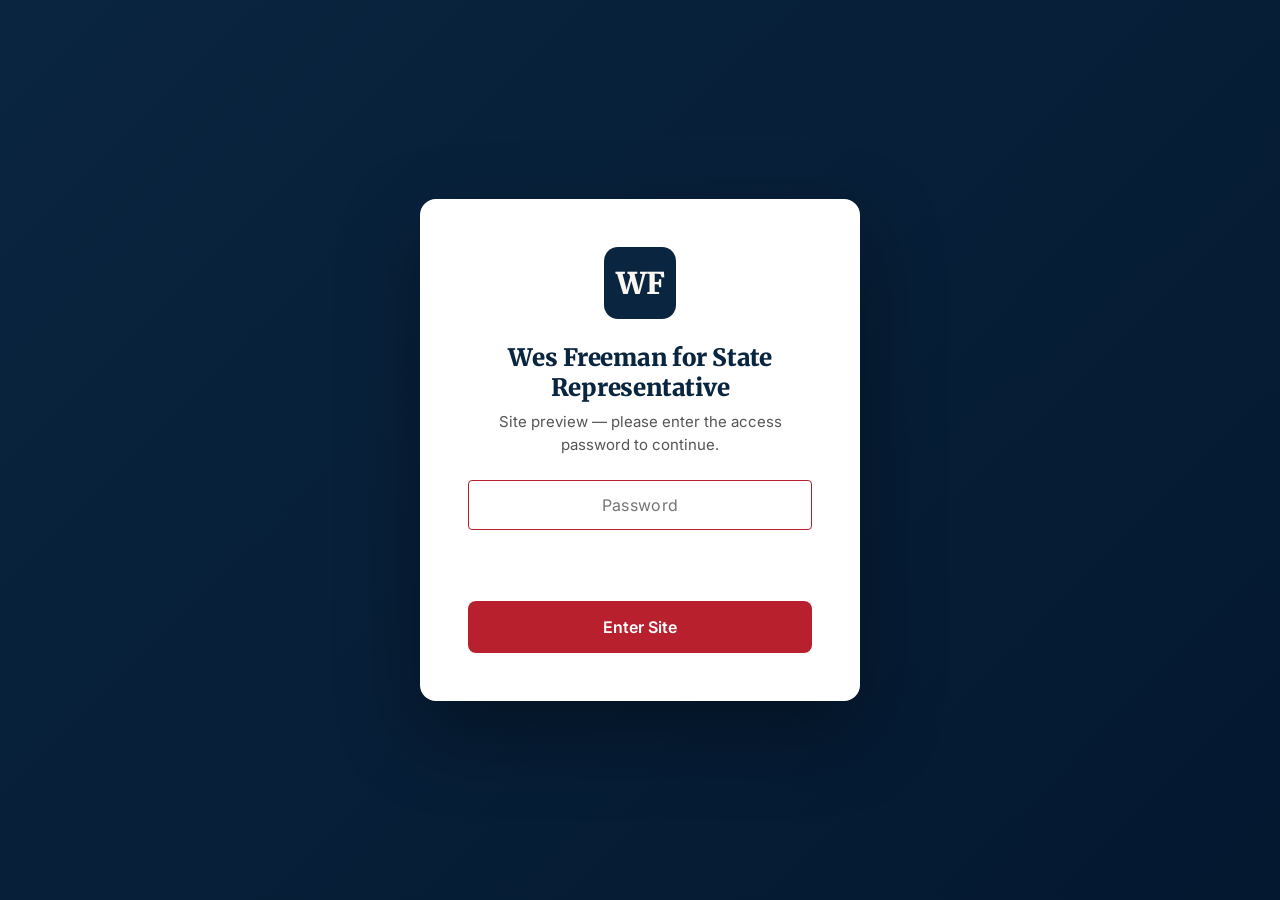
==== index.html @ 0d281843 "Correct disaster-relief details after candidate factcheck Operation Warm Wishes ($50K semi-truck) we" ====
<!DOCTYPE html>
<html lang="en">
<head>
  <meta charset="UTF-8">
  <meta name="viewport" content="width=device-width, initial-scale=1">
  <title>Wes Freeman for State Representative — State House District 44</title>
  <meta name="description" content="Wes Freeman, Republican for Arkansas State House District 44. Proven conservative leadership with twenty years of legislative experience. Primary June 2, 2026.">
  <meta name="theme-color" content="#B8202E">

  <!-- Open Graph / social -->
  <meta property="og:type" content="website">
  <meta property="og:title" content="Wes Freeman for State Representative — State House District 44">
  <meta property="og:description" content="Proven leadership, real experience. It matters. Vote Republican Primary June 2, 2026.">
  <meta property="og:locale" content="en_US">
  <meta name="twitter:card" content="summary_large_image">

  <!-- Canonical / robots -->
  <link rel="canonical" href="https://wesfreemanforstaterep.com/">
  <meta name="robots" content="noindex, nofollow"><!-- LOCK: remove this line to allow indexing on launch -->

  <!-- Open Graph (additional) -->
  <meta property="og:site_name" content="Wes Freeman for State Representative">
  <meta property="og:url" content="https://wesfreemanforstaterep.com/">
  <meta property="og:image" content="https://wesfreemanforstaterep.com/og-image.png">
  <meta property="og:image:width" content="1200">
  <meta property="og:image:height" content="630">
  <meta property="og:image:alt" content="Wes Freeman for Arkansas State Representative, District 44">
  <meta name="twitter:image" content="https://wesfreemanforstaterep.com/og-image.png">

  <!-- Favicons / manifest -->
  <link rel="icon" type="image/svg+xml" href="data:image/svg+xml,%3Csvg xmlns='http://www.w3.org/2000/svg' viewBox='0 0 32 32'%3E%3Crect width='32' height='32' rx='6' fill='%230A2540'/%3E%3Ctext x='16' y='22' font-family='Georgia,serif' font-weight='900' font-size='17' fill='%23FAF7F2' text-anchor='middle'%3EWF%3C/text%3E%3C/svg%3E">
  <link rel="apple-touch-icon" sizes="180x180" href="/apple-touch-icon.png">
  <link rel="manifest" href="/site.webmanifest">

  <!-- Fonts -->
  <link rel="preconnect" href="https://fonts.googleapis.com">
  <link rel="preconnect" href="https://fonts.gstatic.com" crossorigin>
  <link rel="stylesheet" href="https://fonts.googleapis.com/css2?family=Merriweather:wght@700;900&family=Inter:wght@400;500;600;700&display=swap">

  <link rel="stylesheet" href="css/styles.css">
</head>
<body class="locked"><!-- LOCK: remove class="locked" (and the inline-script reference if used) to publish -->
  <a href="#main" class="skip-link">Skip to content</a>

  <header class="site-header">
    <nav aria-label="Primary">
      <a href="index.html" class="brand" aria-label="Wes Freeman for State Representative — Home">
        <img src="logos/WF%20Logo%20Cream.png" alt="Wes Freeman for State Representative">
      </a>
      <button class="nav-toggle" aria-label="Menu" aria-expanded="false" aria-controls="primary-nav">
        <span></span><span></span><span></span>
      </button>
      <ul class="nav-links" id="primary-nav">
        <li><a href="index.html">Home</a></li>
        <li><a href="about.html">About</a></li>
        <li><a href="issues.html">Issues</a></li>
        <li><a href="news.html">News</a></li>
        <li><a href="#get-involved">Get Involved</a></li>
        <li><a href="#contact">Contact</a></li>
        <li><a class="btn-donate-nav" href="https://politics.raisethemoney.com/en/wfreeman" target="_blank" rel="noopener">Donate</a></li>
      </ul>
    </nav>
  </header>

  <main id="main">

    <!-- ============ HERO ============ -->
    <section class="hero">
      <div class="container hero-grid">
        <div class="hero-copy">
          <p class="eyebrow">Republican · Arkansas State House · District 44</p>
          <h1>Proven Leadership, Real Experience.<br><span class="hero-emphasis">It Matters.</span></h1>
          <p class="hero-sub">Twenty years standing up for Arkansas values. Ready to serve District 44 on day one.</p>

          <div class="primary-date">
            <strong>Republican Primary: Tuesday, June&nbsp;2, 2026</strong>
            <span>Early voting begins Tuesday, May&nbsp;26</span>
          </div>

          <div class="hero-ctas">
            <a href="https://politics.raisethemoney.com/en/wfreeman" class="btn btn-primary" target="_blank" rel="noopener">Donate</a>
            <a href="#get-involved" class="btn btn-secondary">Join the Team</a>
          </div>
        </div>

        <figure class="hero-photo">
          <img src="headshot/portrait.png" alt="Wes Freeman, Republican candidate for Arkansas State House District 44" loading="eager">
        </figure>
      </div>
    </section>

    <!-- ============ WHY WES ============ -->
    <section class="section why-wes">
      <div class="container">
        <p class="eyebrow" style="color: var(--color-red-soft);">Why Wes</p>
        <h2>The only candidate who has<br>already been in the room.</h2>
        <p class="lede">
          In a field of first-time candidates, Wes Freeman has spent two decades at the table where Arkansas legislation is decided. As 2025 President of the Arkansas REALTORS&reg; Association and a board member for nearly twenty years, Wes has reviewed state legislation and helped determine which bills the Association would support or oppose &mdash; working directly with legislators in Little Rock to defend conservative values and Arkansas property owners.
        </p>

        <div class="credentials">
          <div class="credential">
            <h3>20 Years at the Capitol</h3>
            <p>Two decades on the Arkansas REALTORS&reg; Association board, reviewing state legislation and helping decide which bills to support or oppose.</p>
          </div>
          <div class="credential">
            <h3>2025 ARA President</h3>
            <p>Led a 100-year-old statewide association of more than 11,000 members &mdash; proven executive leadership at scale.</p>
          </div>
          <div class="credential">
            <h3>Rooted in District 44</h3>
            <p>Three-time President of the Arkansas Valley Board of REALTORS&reg; and three-time Realtor of the Year &mdash; trusted leadership earned right here in the River Valley.</p>
          </div>
          <div class="credential">
            <h3>Proven in Crisis</h3>
            <p>Helped secure over <strong>$4 million in disaster relief</strong> for Arkansas families across the River Valley.</p>
          </div>
        </div>
      </div>
    </section>

    <!-- ============ MEET WES ============ -->
    <section class="section section-alt" id="meet-wes">
      <div class="container">
        <div class="meet-grid">
          <figure class="meet-photo">
            <img src="headshot/Wes%20Pres%20Award.JPG" alt="Wes Freeman accepting the 2025 Arkansas REALTORS Association President plaque" loading="lazy">
          </figure>

          <div>
            <p class="eyebrow">Meet Wes</p>
            <h2>A lifetime of service to Arkansas.</h2>
            <p>
              Wes Freeman is a lifelong Arkansan, a Pope County small business owner, and a professional negotiator with 25 years of experience getting deals done for Arkansas families. As 2025 President of the Arkansas REALTORS&reg; Association &mdash; and a three-time President of the Arkansas Valley Board of REALTORS&reg; &mdash; Wes has spent two decades at the State Capitol fighting to protect property rights and defend conservative values.
            </p>
            <p>
              When disaster has struck, Wes has been there. He has been a tireless advocate for Arkansans &mdash; fighting to secure over <strong>$4 million in relief</strong> for Arkansas families displaced by tornadoes, floods, and severe weather across the River Valley. He has also invested in the next generation as a coach and mentor in his community.
            </p>
            <p>
              Wes is running because the people of Pope and Van Buren counties deserve a representative with the experience and conviction to get things done from day one.
            </p>
            <a href="about.html" class="btn btn-secondary">Read the full story</a>
          </div>
        </div>
      </div>
    </section>

    <!-- ============ ISSUES ============ -->
    <section class="section" id="where-wes-stands">
      <div class="container">
        <div style="max-width: 720px;">
          <p class="eyebrow">Where Wes Stands</p>
          <h2>Real positions. Not just slogans.</h2>
          <p class="lede">Arkansas families deserve a representative who can explain <em>why</em> — not just wave a flag. Below are the issues Wes will fight for in Little Rock.</p>
        </div>

        <div class="issues-grid">
          <!-- PLACEHOLDER: confirm Wes's top issues and 2-3 sentences each, then update the links to /issues/[slug] pages once those exist -->
          <a href="issues.html#property-rights" class="issue-card">
            <h3>Protecting Private Property Rights</h3>
            <p>Arkansans' right to own, use, and protect their property is foundational. Wes has spent 20 years defending it — and will keep fighting for it in Little Rock.</p>
            <span class="read-more">Read more &rarr;</span>
          </a>
          <!-- PRIOR TAX CARD (kept for reference — delete if happy with current):
          <a href="issues.html#taxes" class="issue-card">
            <h3>Lower Taxes, Smaller Government</h3>
            <p>Arkansas families and small businesses shouldn't be taxed into the ground. Wes supports continued income-tax reduction and keeping government lean.</p>
            <span class="read-more">Read more →</span>
          </a>
          -->
          <a href="issues.html#taxes" class="issue-card">
            <h3>Responsible Tax Relief</h3>
            <p>Wes supports responsibly phasing down the state income tax &mdash; returning hard-earned dollars to Arkansas families while continuing to fund the priorities our communities depend on: strong schools, safe streets, and good roads.</p>
            <span class="read-more">Read more &rarr;</span>
          </a>
          <a href="issues.html#pro-life" class="issue-card">
            <h3>Defending Life</h3>
            <p>Wes is unwaveringly pro-life and will work to keep Arkansas the strongest pro-life state in the nation.</p>
            <span class="read-more">Read more &rarr;</span>
          </a>
          <a href="issues.html#second-amendment" class="issue-card">
            <h3>Protecting the Second Amendment</h3>
            <p>The right to keep and bear arms is not negotiable. Wes will oppose any effort to chip away at it in Arkansas.</p>
            <span class="read-more">Read more &rarr;</span>
          </a>
          <a href="issues.html#education" class="issue-card">
            <h3>Strong Schools &amp; Parental Choice</h3>
            <p>Parents — not bureaucrats — know what's best for their kids. Wes supports school choice, strong local control, and rigorous standards.</p>
            <span class="read-more">Read more &rarr;</span>
          </a>
          <a href="issues.html#rural" class="issue-card">
            <h3>Supporting Rural Arkansas</h3>
            <p>From farming families to small towns, the River Valley's way of life deserves a champion. Wes will fight for rural infrastructure, broadband, and opportunity.</p>
            <span class="read-more">Read more &rarr;</span>
          </a>
          <a href="issues.html#veterans" class="issue-card">
            <h3>Standing With Veterans</h3>
            <p>Arkansas's veterans answered the call. Wes will fight to keep the promises we made to them &mdash; including the mental-health care they earned through their service.</p>
            <span class="read-more">Read more &rarr;</span>
          </a>
          <a href="issues.html#law-enforcement" class="issue-card">
            <h3>Backing the Blue</h3>
            <p>Wes will always back Arkansas&rsquo;s law enforcement, firefighters, EMTs, and emergency-service personnel &mdash; and oppose any effort to defund them.</p>
            <span class="read-more">Read more &rarr;</span>
          </a>
          <a href="issues.html#disaster-recovery" class="issue-card">
            <h3>Storm &amp; Disaster Recovery</h3>
            <p>When tornadoes, floods, and storms strike the River Valley, Arkansas families deserve a representative who has already fought to bring relief home &mdash; and will keep fighting.</p>
            <span class="read-more">Read more &rarr;</span>
          </a>
        </div>
      </div>
    </section>

    <!-- ============ GET INVOLVED ============ -->
    <section class="section get-involved" id="get-involved">
      <div class="container text-center">
        <p class="eyebrow">Get Involved</p>
        <h2>Help send Wes to the Capitol.</h2>
        <p class="lede" style="margin: 0 auto;">Special elections are won by neighbors talking to neighbors &mdash; and every dollar fuels the signs, mailers, and door-knocks that win them.</p>

        <div class="donate-callout">
          <h3>Chip In to the Campaign</h3>
          <p>Your contribution helps Wes reach voters across Pope and Van Buren counties before June&nbsp;2.</p>

          <div class="tax-credit">
            <p class="tax-credit-headline"><strong>Arkansas Tax Credit:</strong> your gift can effectively cost you nothing.</p>
            <p>Donations to Arkansas state candidates qualify for a state income-tax credit (Form AR1800) of up to <strong>$50 per individual</strong> or <strong>$100 per joint return</strong>. For most Arkansas filers, the credit effectively returns your first $50 &mdash; or $100 jointly &mdash; at tax time. (Non-refundable; applied against your Arkansas state income tax owed.)</p>
          </div>

          <a href="https://politics.raisethemoney.com/en/wfreeman" class="btn btn-primary" target="_blank" rel="noopener">Donate Now</a>
          <p class="legal">Contributions to Arkansas state candidates are limited to $3,500 per donor per election. Contributions are not deductible as charitable contributions for federal income-tax purposes. Contributions from foreign nationals are prohibited by federal law. Contributions must be from your personal funds and not reimbursed by another person. Tax credit applies only to Arkansas state and local candidates (not federal).</p>
        </div>

        <div class="section-divider">Or volunteer your time</div>

        <!--
          PLACEHOLDER FORM
          To wire this up for real submissions, replace the <form> below with a Google Form embed:
          1. Create a Google Form with matching fields
          2. Click Send > Embed HTML
          3. Copy the iframe and paste it inside .volunteer-form below this comment
          The styling in CSS will still frame the iframe cleanly.
        -->
        <form class="volunteer-form" action="#" method="post" onsubmit="event.preventDefault(); alert('Form is a placeholder — swap in Google Form embed. See HTML comment.');">
          <h3>Join the Team</h3>
          <p class="note">We&rsquo;ll be in touch soon about how you can help. Your information stays with the campaign &mdash; we don&rsquo;t share it with third parties.</p>

          <div class="form-field">
            <label for="first-name">First name *</label>
            <input id="first-name" type="text" name="first_name" required autocomplete="given-name">
          </div>
          <div class="form-field">
            <label for="last-name">Last name *</label>
            <input id="last-name" type="text" name="last_name" required autocomplete="family-name">
          </div>
          <div class="form-field">
            <label for="email">Email *</label>
            <input id="email" type="email" name="email" required autocomplete="email">
          </div>
          <div class="form-field">
            <label for="phone">Phone</label>
            <input id="phone" type="tel" name="phone" autocomplete="tel">
          </div>

          <fieldset class="form-field" style="border: none; padding: 0; margin-bottom: 1.5rem;">
            <legend style="font-weight: 500; color: var(--color-navy); font-size: 0.9375rem; margin-bottom: 0.5rem;">How would you like to help?</legend>
            <div class="checkbox-grid">
              <label><input type="checkbox" name="help[]" value="yard_sign"> Display a yard sign</label>
              <label><input type="checkbox" name="help[]" value="door_to_door"> Go door-to-door</label>
              <label><input type="checkbox" name="help[]" value="phone_calls"> Make phone calls</label>
              <label><input type="checkbox" name="help[]" value="social_media"> Post on social media</label>
              <label><input type="checkbox" name="help[]" value="host_event"> Host a meet-and-greet</label>
              <label><input type="checkbox" name="help[]" value="letter_editor"> Write letters to the editor</label>
            </div>
          </fieldset>

          <button type="submit" class="btn btn-primary">Sign Me Up</button>
        </form>
      </div>
    </section>

  </main>

  <!-- ============ FOOTER ============ -->
  <footer class="site-footer" id="contact">
    <div class="container">
      <div>
        <p class="footer-brand">Wes Freeman for State Representative</p>
        <p class="footer-tagline">Republican for Arkansas State House, District 44. Proven leadership, real experience. It matters.</p>
      </div>

      <div>
        <h4>Explore</h4>
        <ul>
          <li><a href="about.html">About Wes</a></li>
          <li><a href="issues.html">Issues</a></li>
          <li><a href="news.html">News &amp; Press</a></li>
          <li><a href="#get-involved">Get Involved</a></li>
          <li><a href="https://politics.raisethemoney.com/en/wfreeman" target="_blank" rel="noopener">Donate</a></li>
        </ul>
      </div>

      <div>
        <h4>Contact</h4>
        <ul>
          <li><a href="mailto:info@wesfreemanforstaterep.com">info@wesfreemanforstaterep.com</a></li>
          <li><span>Arkansas River Valley</span></li>
        </ul>
      </div>
    </div>

    <div class="container footer-bottom">
      <!-- LEGAL: "Paid for by" is required by AR Code § 7-6-228 on printed materials; included here as best practice. CONFIRM COMMITTEE NAME before going live. -->
      <p class="disclaimer">Paid for by Wes Freeman for State Representative.</p>
      <p class="mb-0">&copy; 2026 Wes Freeman for State Representative. All rights reserved.</p>
    </div>
  </footer>

  <script src="js/main.js"></script>
</body>
</html>
---- css/styles.css ----
/* ==========================================================================
   Wes Freeman for Arkansas — styles
   Design: navy/red/cream GOP palette, Merriweather + Inter type pair
   ========================================================================== */

/* Tokens --------------------------------------------------------------- */
:root {
  --color-red: #B8202E;
  --color-red-dark: #8B1821;
  --color-red-soft: #E85567;
  --color-navy: #0A2540;
  --color-navy-dark: #041830;
  --color-navy-soft: #1F3A5F;
  --color-cream: #FAF7F2;
  --color-cream-dark: #F0EBE0;
  --color-paper: #FFFFFF;
  --color-ink: #1A1A1A;
  --color-ink-soft: #555;
  --color-rule: #E5E1D8;
  --color-focus: #3B82F6;

  --font-serif: 'Merriweather', Georgia, 'Times New Roman', serif;
  --font-sans: 'Inter', -apple-system, BlinkMacSystemFont, 'Segoe UI', Helvetica, Arial, sans-serif;

  --radius-sm: 4px;
  --radius-md: 8px;
  --radius-lg: 16px;

  --shadow-sm: 0 1px 3px rgba(10, 37, 64, 0.08);
  --shadow-md: 0 4px 12px rgba(10, 37, 64, 0.12);
  --shadow-lg: 0 12px 32px rgba(10, 37, 64, 0.15);

  --container-max: 1200px;
  --content-max: 65ch;

  --nav-height: 108px;
}

/* Reset & base --------------------------------------------------------- */
*, *::before, *::after { box-sizing: border-box; }

html {
  scroll-behavior: smooth;
  scroll-padding-top: var(--nav-height);
  -webkit-text-size-adjust: 100%;
}

body {
  margin: 0;
  font-family: var(--font-sans);
  font-size: 1rem;
  line-height: 1.6;
  color: var(--color-ink);
  background: var(--color-cream);
  -webkit-font-smoothing: antialiased;
  -moz-osx-font-smoothing: grayscale;
}

img, picture, svg { max-width: 100%; display: block; }

h1, h2, h3, h4 {
  font-family: var(--font-serif);
  font-weight: 900;
  line-height: 1.15;
  color: var(--color-navy);
  margin: 0 0 0.5em;
  letter-spacing: -0.01em;
}

h1 { font-size: clamp(2.25rem, 5.5vw, 3.75rem); }
h2 { font-size: clamp(1.75rem, 4vw, 2.75rem); }
h3 { font-size: clamp(1.25rem, 2.5vw, 1.5rem); }

p { margin: 0 0 1em; }
p:last-child { margin-bottom: 0; }

a {
  color: var(--color-red);
  text-decoration: underline;
  text-underline-offset: 3px;
  text-decoration-thickness: 1px;
  transition: color 120ms ease;
}
a:hover { color: var(--color-red-dark); }
a:focus-visible {
  outline: 2px solid var(--color-focus);
  outline-offset: 3px;
  border-radius: 2px;
}

:focus-visible { outline: 2px solid var(--color-focus); outline-offset: 3px; }

/* Skip link (a11y) ---------------------------------------------------- */
.skip-link {
  position: absolute;
  left: -9999px;
  top: 0;
  background: var(--color-navy);
  color: var(--color-paper);
  padding: 0.75rem 1rem;
  z-index: 100;
}
.skip-link:focus {
  left: 1rem;
  top: 1rem;
}

/* Layout helpers ------------------------------------------------------ */
.container {
  max-width: var(--container-max);
  margin: 0 auto;
  padding: 0 clamp(1rem, 4vw, 2rem);
}

.section {
  padding: clamp(3rem, 8vw, 6rem) 0;
}

.section-alt { background: var(--color-paper); }
.section-navy { background: var(--color-navy); color: var(--color-cream); }
.section-navy h1, .section-navy h2, .section-navy h3 { color: var(--color-paper); }

.eyebrow {
  display: inline-block;
  font-family: var(--font-sans);
  font-size: 0.8125rem;
  font-weight: 700;
  text-transform: uppercase;
  letter-spacing: 0.12em;
  color: var(--color-red);
  margin: 0 0 1rem;
}

.lede {
  font-size: clamp(1.0625rem, 1.75vw, 1.25rem);
  color: var(--color-ink-soft);
  max-width: var(--content-max);
}

/* Buttons ------------------------------------------------------------- */
.btn {
  display: inline-flex;
  align-items: center;
  justify-content: center;
  gap: 0.5em;
  padding: 0.875rem 1.75rem;
  font-family: var(--font-sans);
  font-weight: 600;
  font-size: 1rem;
  text-decoration: none;
  border: 2px solid transparent;
  border-radius: var(--radius-md);
  cursor: pointer;
  transition: transform 120ms ease, box-shadow 120ms ease, background 120ms ease;
  white-space: nowrap;
}

.btn:hover { transform: translateY(-1px); }
.btn:active { transform: translateY(0); }

.btn-primary {
  background: var(--color-red);
  color: var(--color-paper);
}
.btn-primary:hover {
  background: var(--color-red-dark);
  color: var(--color-paper);
  box-shadow: var(--shadow-md);
}

.btn-secondary {
  background: transparent;
  color: var(--color-navy);
  border-color: var(--color-navy);
}
.btn-secondary:hover {
  background: var(--color-navy);
  color: var(--color-paper);
}

.section-navy .btn-secondary {
  color: var(--color-paper);
  border-color: var(--color-paper);
}
.section-navy .btn-secondary:hover {
  background: var(--color-paper);
  color: var(--color-navy);
}

/* Header / nav -------------------------------------------------------- */
.site-header {
  position: sticky;
  top: 0;
  z-index: 50;
  background: rgba(250, 247, 242, 0.95);
  backdrop-filter: saturate(180%) blur(8px);
  -webkit-backdrop-filter: saturate(180%) blur(8px);
  border-bottom: 1px solid var(--color-rule);
}

.site-header nav {
  max-width: var(--container-max);
  margin: 0 auto;
  padding: 0 clamp(1rem, 4vw, 2rem);
  display: flex;
  align-items: center;
  justify-content: space-between;
  height: var(--nav-height);
}

.brand {
  display: flex;
  align-items: center;
  text-decoration: none;
  line-height: 1;
  flex-shrink: 1;
  min-width: 0;
  transition: opacity 120ms ease;
  padding: 6px 0;
}
.brand img {
  display: block;
  height: auto;
  width: auto;
  max-height: 88px;
  max-width: 420px;
  object-fit: contain;
  image-rendering: auto;
}
.brand:hover { opacity: 0.82; }
@media (max-width: 600px) {
  .brand img { max-height: 64px; max-width: 290px; }
}
@media (max-width: 400px) {
  .brand img { max-height: 50px; max-width: 210px; }
}

.nav-links {
  display: none;
  list-style: none;
  gap: 2rem;
  margin: 0;
  padding: 0;
}

.nav-links a {
  color: var(--color-navy);
  font-weight: 500;
  text-decoration: none;
  padding: 0.5rem 0;
  position: relative;
}
.nav-links a:hover { color: var(--color-red); }
.nav-links a.active::after {
  content: "";
  position: absolute;
  left: 0;
  right: 0;
  bottom: -2px;
  height: 2px;
  background: var(--color-red);
}

/* Donate button in nav (desktop) */
@media (min-width: 768px) {
  .nav-links a.btn-donate-nav {
    background: var(--color-red);
    color: var(--color-paper);
    padding: 0.55rem 1.1rem;
    border-radius: var(--radius-sm);
    font-weight: 700;
    transition: background 120ms ease, transform 120ms ease, box-shadow 120ms ease;
  }
  .nav-links a.btn-donate-nav:hover {
    background: var(--color-red-dark);
    color: var(--color-paper);
    transform: translateY(-1px);
    box-shadow: var(--shadow-sm);
  }
  .nav-links a.btn-donate-nav.active::after { display: none; }
}
/* Donate button in nav (mobile drawer) */
@media (max-width: 767px) {
  .nav-links a.btn-donate-nav {
    background: var(--color-red);
    color: var(--color-paper);
    margin: 0.75rem clamp(1rem, 4vw, 2rem);
    padding: 0.875rem 1rem !important;
    text-align: center;
    border-radius: var(--radius-md);
    font-weight: 700;
  }
  .nav-links a.btn-donate-nav:hover { background: var(--color-red-dark); color: var(--color-paper); }
}

.nav-toggle {
  display: flex;
  flex-direction: column;
  justify-content: space-between;
  width: 32px;
  height: 24px;
  background: none;
  border: none;
  cursor: pointer;
  padding: 10px;
  margin: -10px;
  box-sizing: content-box;
  border-radius: 6px;
  transition: background 120ms ease;
}
.nav-toggle:hover,
.nav-toggle:active,
.nav-toggle:focus-visible {
  background: rgba(10, 37, 64, 0.08);
}
.nav-toggle span {
  display: block;
  height: 3px;
  background: var(--color-navy);
  border-radius: 2px;
  transition: transform 200ms ease, opacity 200ms ease;
  transform-origin: center;
}
.nav-toggle[aria-expanded="true"] span:nth-child(1) { transform: translateY(10.5px) rotate(45deg); }
.nav-toggle[aria-expanded="true"] span:nth-child(2) { opacity: 0; }
.nav-toggle[aria-expanded="true"] span:nth-child(3) { transform: translateY(-10.5px) rotate(-45deg); }

@media (min-width: 768px) {
  .nav-toggle { display: none; }
  .nav-links { display: flex; }
}

/* Mobile nav drawer --------------------------------------------------- */
@media (max-width: 767px) {
  .nav-links {
    position: absolute;
    top: var(--nav-height);
    left: 0;
    right: 0;
    background: var(--color-cream);
    border-bottom: 1px solid var(--color-rule);
    flex-direction: column;
    padding: 1rem 0;
    gap: 0;
    box-shadow: var(--shadow-md);
  }
  .nav-links li { border-top: 1px solid var(--color-rule); }
  .nav-links li:first-child { border-top: none; }
  .nav-links a {
    display: block;
    padding: 1rem clamp(1rem, 4vw, 2rem);
  }
  .nav-links:not(.open) { display: none; }
  .nav-links.open { display: flex; }
}

/* Hero ---------------------------------------------------------------- */
.hero {
  padding: clamp(2.5rem, 6vw, 4.5rem) 0 clamp(3rem, 7vw, 5rem);
  background:
    linear-gradient(180deg, var(--color-cream) 0%, var(--color-cream-dark) 100%);
  position: relative;
  overflow: hidden;
}

.hero::before {
  content: "";
  position: absolute;
  inset: 0;
  background:
    radial-gradient(circle at 85% 20%, rgba(184, 32, 46, 0.08) 0%, transparent 50%),
    radial-gradient(circle at 10% 80%, rgba(10, 37, 64, 0.06) 0%, transparent 50%);
  pointer-events: none;
}

.hero-grid {
  position: relative;
  display: grid;
  gap: clamp(2rem, 5vw, 4rem);
  grid-template-columns: 1fr;
  align-items: center;
}

@media (min-width: 900px) {
  .hero-grid {
    grid-template-columns: 1.2fr 1fr;
  }
}

.hero-copy h1 {
  margin-top: 0.5rem;
}
.hero-copy h1 .hero-emphasis {
  color: var(--color-red);
}

.hero-sub {
  font-size: clamp(1.125rem, 2vw, 1.375rem);
  color: var(--color-ink-soft);
  max-width: 32ch;
}

.primary-date {
  display: inline-flex;
  flex-direction: column;
  background: var(--color-paper);
  border-left: 4px solid var(--color-red);
  padding: 1rem 1.25rem;
  margin: 1.75rem 0;
  border-radius: 0 var(--radius-md) var(--radius-md) 0;
  box-shadow: var(--shadow-sm);
}
.primary-date strong {
  font-family: var(--font-serif);
  font-weight: 700;
  font-size: 1.0625rem;
  color: var(--color-navy);
  letter-spacing: -0.005em;
}
.primary-date span {
  color: var(--color-ink-soft);
  font-size: 0.9375rem;
  margin-top: 0.25rem;
}

.hero-ctas {
  display: flex;
  gap: 0.75rem;
  flex-wrap: wrap;
  margin-top: 1rem;
}

/* Hero photo / placeholder ------------------------------------------- */
.hero-photo {
  margin: 0;
  aspect-ratio: 4 / 5;
  border-radius: var(--radius-lg);
  overflow: hidden;
  box-shadow: var(--shadow-lg);
  background:
    linear-gradient(135deg, var(--color-navy) 0%, var(--color-navy-soft) 100%);
  position: relative;
}
.hero-photo img {
  width: 100%;
  height: 100%;
  object-fit: cover;
  object-position: center top;
}
.hero-photo img.missing { display: none; }

/* Why Wes section ----------------------------------------------------- */
.why-wes {
  background: var(--color-navy);
  color: var(--color-cream);
}
.why-wes h2 {
  color: var(--color-paper);
}
.why-wes .lede {
  color: rgba(250, 247, 242, 0.85);
  font-size: clamp(1.125rem, 2vw, 1.375rem);
  line-height: 1.55;
}
.why-wes .credentials {
  display: grid;
  gap: 1.5rem;
  grid-template-columns: 1fr;
  margin-top: 3rem;
}
@media (min-width: 700px) {
  .why-wes .credentials { grid-template-columns: repeat(2, 1fr); }
}
@media (min-width: 1024px) {
  .why-wes .credentials { grid-template-columns: repeat(4, 1fr); }
}
.credential strong { color: var(--color-paper); }
.credential {
  background: var(--color-navy-soft);
  padding: 1.5rem;
  border-radius: var(--radius-md);
  border-top: 3px solid var(--color-red);
}
.credential h3 {
  color: var(--color-paper);
  margin-bottom: 0.5rem;
  font-size: 1.125rem;
}
.credential p {
  color: rgba(250, 247, 242, 0.8);
  font-size: 0.9375rem;
  margin: 0;
}

/* Meet Wes section ---------------------------------------------------- */
.meet-wes .meet-grid {
  display: grid;
  gap: clamp(2rem, 5vw, 4rem);
  grid-template-columns: 1fr;
  align-items: center;
}
@media (min-width: 900px) {
  .meet-wes .meet-grid {
    grid-template-columns: 1fr 1.3fr;
  }
}
.meet-photo {
  margin: 0;
  aspect-ratio: 1 / 1;
  border-radius: var(--radius-lg);
  overflow: hidden;
  box-shadow: var(--shadow-md);
  background: linear-gradient(135deg, var(--color-red) 0%, var(--color-red-dark) 100%);
  position: relative;
}
.meet-photo img { width: 100%; height: 100%; object-fit: cover; }
.meet-photo img.missing { display: none; }

/* Issues section ------------------------------------------------------ */
.issues-grid {
  display: grid;
  gap: 1.25rem;
  grid-template-columns: 1fr;
  margin-top: 2.5rem;
}
@media (min-width: 600px) {
  .issues-grid { grid-template-columns: repeat(2, 1fr); }
}
@media (min-width: 900px) {
  .issues-grid { grid-template-columns: repeat(3, 1fr); }
}

.issue-card {
  background: var(--color-paper);
  padding: 1.75rem;
  border-radius: var(--radius-md);
  border-top: 4px solid var(--color-red);
  box-shadow: var(--shadow-sm);
  transition: transform 180ms ease, box-shadow 180ms ease;
  display: flex;
  flex-direction: column;
  text-decoration: none;
  color: inherit;
}
.issue-card:hover {
  transform: translateY(-4px);
  box-shadow: var(--shadow-md);
  color: inherit;
}
.issue-card h3 {
  color: var(--color-navy);
  font-size: 1.25rem;
  margin-bottom: 0.75rem;
}
.issue-card p {
  color: var(--color-ink-soft);
  font-size: 0.9375rem;
  margin-bottom: 1rem;
  flex-grow: 1;
}
.issue-card .read-more {
  color: var(--color-red);
  font-weight: 600;
  font-size: 0.9375rem;
  text-decoration: none;
}
.issue-card:hover .read-more { text-decoration: underline; }

/* Get Involved section ----------------------------------------------- */
.get-involved {
  background: var(--color-cream-dark);
}
/* Donate callout (in Get Involved section) */
.donate-callout {
  max-width: 560px;
  margin: 2.5rem auto 0;
  padding: clamp(1.5rem, 3vw, 2rem);
  background: var(--color-paper);
  border-radius: var(--radius-lg);
  border-top: 4px solid var(--color-red);
  box-shadow: var(--shadow-md);
  text-align: center;
}
.donate-callout h3 {
  margin: 0 0 0.5rem;
  font-size: 1.375rem;
}
.donate-callout p {
  color: var(--color-ink-soft);
  margin: 0 0 1.25rem;
  font-size: 1rem;
}
.donate-callout .legal {
  font-size: 0.8125rem;
  color: var(--color-ink-soft);
  margin-top: 1rem;
  margin-bottom: 0;
  font-style: italic;
}

/* Tax-credit highlight inside the donate callout */
.tax-credit {
  background: var(--color-cream);
  border-left: 4px solid var(--color-red);
  border-radius: var(--radius-md);
  padding: 1rem 1.125rem;
  margin: 0 0 1.25rem;
  text-align: left;
}
.tax-credit-headline {
  margin: 0 0 0.5rem !important;
  color: var(--color-navy) !important;
  font-size: 0.9375rem !important;
  font-weight: 600;
}
.tax-credit p:last-child {
  margin: 0 !important;
  font-size: 0.875rem !important;
  line-height: 1.55;
  color: var(--color-ink) !important;
}

.section-divider {
  display: flex;
  align-items: center;
  gap: 1rem;
  max-width: 560px;
  margin: 2rem auto 0;
  color: var(--color-ink-soft);
  font-size: 0.875rem;
  font-weight: 600;
  text-transform: uppercase;
  letter-spacing: 0.1em;
}
.section-divider::before,
.section-divider::after {
  content: "";
  flex: 1;
  height: 1px;
  background: var(--color-rule);
}

.volunteer-form {
  max-width: 560px;
  margin: 1.5rem auto 0;
  background: var(--color-paper);
  padding: clamp(1.75rem, 4vw, 2.5rem);
  border-radius: var(--radius-lg);
  box-shadow: var(--shadow-md);
}
.volunteer-form h3 {
  margin-top: 0;
  text-align: center;
}
.volunteer-form .note {
  text-align: center;
  color: var(--color-ink-soft);
  font-size: 0.9375rem;
  margin-bottom: 1.5rem;
}

.form-field {
  margin-bottom: 1.25rem;
}
.form-field label {
  display: block;
  font-weight: 500;
  margin-bottom: 0.375rem;
  color: var(--color-navy);
  font-size: 0.9375rem;
}
.form-field input[type="text"],
.form-field input[type="email"],
.form-field input[type="tel"] {
  width: 100%;
  padding: 0.75rem 0.875rem;
  border: 1.5px solid var(--color-rule);
  border-radius: var(--radius-sm);
  background: var(--color-paper);
  font-family: var(--font-sans);
  font-size: 1rem;
  color: var(--color-ink);
  transition: border-color 120ms ease;
}
.form-field input:focus {
  border-color: var(--color-navy);
  outline: none;
}
.checkbox-grid {
  display: grid;
  gap: 0.5rem;
  grid-template-columns: 1fr;
  margin: 0.75rem 0 0;
}
@media (min-width: 500px) { .checkbox-grid { grid-template-columns: 1fr 1fr; } }

.checkbox-grid label {
  display: flex;
  align-items: center;
  gap: 0.625rem;
  font-weight: 400;
  color: var(--color-ink);
  cursor: pointer;
}
.volunteer-form button[type="submit"] {
  width: 100%;
  margin-top: 0.5rem;
}

/* News / Press list --------------------------------------------------- */
.news-list {
  display: flex;
  flex-direction: column;
  gap: 1rem;
  max-width: 800px;
  margin: clamp(1.5rem, 4vw, 3rem) auto 0;
}
.news-item {
  background: var(--color-paper);
  padding: clamp(1.25rem, 3vw, 1.75rem);
  border-radius: var(--radius-md);
  border-left: 4px solid var(--color-red);
  box-shadow: var(--shadow-sm);
  transition: transform 150ms ease, box-shadow 150ms ease;
  text-decoration: none;
  color: inherit;
  display: block;
}
.news-item:hover {
  transform: translateY(-2px);
  box-shadow: var(--shadow-md);
  color: inherit;
}
.news-meta {
  display: flex;
  gap: 1rem;
  align-items: center;
  flex-wrap: wrap;
  font-size: 0.8125rem;
  text-transform: uppercase;
  letter-spacing: 0.08em;
  font-weight: 700;
  margin-bottom: 0.5rem;
}
.news-source { color: var(--color-red); }
.news-date { color: var(--color-ink-soft); }
.news-item h3 {
  font-size: 1.1875rem;
  margin: 0 0 0.5rem;
  color: var(--color-navy);
}
.news-item p {
  margin: 0;
  color: var(--color-ink-soft);
  font-size: 0.9375rem;
  line-height: 1.55;
}
.news-item .read-link {
  display: inline-block;
  margin-top: 0.75rem;
  font-weight: 600;
  color: var(--color-red);
  font-size: 0.9375rem;
}

/* Footer -------------------------------------------------------------- */
.site-footer {
  background: var(--color-navy-dark);
  color: var(--color-cream);
  padding: 3rem 0 2rem;
}
.site-footer .container {
  display: grid;
  gap: 2rem;
  grid-template-columns: 1fr;
}
@media (min-width: 700px) {
  .site-footer .container { grid-template-columns: 1.5fr 1fr 1fr; }
}

.site-footer h4 {
  font-family: var(--font-sans);
  text-transform: uppercase;
  letter-spacing: 0.08em;
  font-size: 0.8125rem;
  font-weight: 700;
  color: rgba(250, 247, 242, 0.5);
  margin: 0 0 1rem;
}
.site-footer a {
  color: var(--color-cream);
  text-decoration: none;
}
.site-footer a:hover { color: var(--color-red-soft); }

.site-footer ul { list-style: none; padding: 0; margin: 0; }
.site-footer ul li { margin-bottom: 0.5rem; }

.footer-brand {
  font-family: var(--font-serif);
  font-weight: 900;
  font-size: 1.375rem;
  color: var(--color-paper);
  margin: 0 0 0.5rem;
}
.footer-tagline {
  color: rgba(250, 247, 242, 0.7);
  font-size: 0.9375rem;
  margin-bottom: 1rem;
  max-width: 40ch;
}
.social-links {
  display: flex;
  gap: 0.75rem;
  margin-top: 0.5rem;
}
.social-links a {
  display: inline-flex;
  width: 36px;
  height: 36px;
  align-items: center;
  justify-content: center;
  background: rgba(250, 247, 242, 0.08);
  border-radius: 50%;
  transition: background 120ms ease;
}
.social-links a:hover { background: var(--color-red); }
.social-links svg { width: 18px; height: 18px; fill: currentColor; }

.footer-bottom {
  border-top: 1px solid rgba(250, 247, 242, 0.12);
  margin-top: 2.5rem;
  padding-top: 1.5rem;
  text-align: center;
  color: rgba(250, 247, 242, 0.6);
  font-size: 0.8125rem;
}
.disclaimer {
  font-weight: 500;
  margin-bottom: 0.5rem;
  color: rgba(250, 247, 242, 0.85);
}

/* Page hero (for about / issues subpages) ---------------------------- */
.page-hero {
  padding: clamp(3rem, 7vw, 5rem) 0 clamp(2rem, 4vw, 3rem);
  background: linear-gradient(180deg, var(--color-cream) 0%, var(--color-cream-dark) 100%);
  text-align: center;
}
.page-hero h1 { margin-bottom: 0.5rem; }
.page-hero .lede { margin: 0 auto; }

/* Bio intro — photo + opening paragraphs side-by-side ---------------- */
.bio-intro {
  display: grid;
  gap: clamp(1.5rem, 4vw, 3rem);
  grid-template-columns: 1fr;
  align-items: start;
  max-width: 1000px;
  margin: 0 auto clamp(2.5rem, 5vw, 3.5rem);
}
@media (min-width: 800px) {
  .bio-intro { grid-template-columns: 340px 1fr; }
}
.intro-photo { margin: 0; }
.intro-photo img {
  width: 100%;
  height: auto;
  border-radius: var(--radius-lg);
  box-shadow: var(--shadow-lg);
  display: block;
}
.intro-photo figcaption {
  margin-top: 0.75rem;
  font-size: 0.875rem;
  color: var(--color-ink-soft);
  font-style: italic;
  line-height: 1.5;
}
.intro-photo figcaption strong {
  font-style: normal;
  font-weight: 600;
  color: var(--color-navy);
}
.intro-text h2 { margin-top: 0; }
.intro-text p {
  font-size: 1.0625rem;
  line-height: 1.7;
}

/* Long-form content (about, issues) ---------------------------------- */
.prose {
  max-width: var(--content-max);
  margin: 0 auto;
}
.prose p { font-size: 1.0625rem; line-height: 1.7; }
.prose h2 { margin-top: 2.5em; }
.prose h3 { margin-top: 2em; }
.prose ul { padding-left: 1.25em; }
.prose li { margin-bottom: 0.5em; }

/* Footnotes (used on Issues page) ------------------------------------ */
.footnote-ref {
  font-size: 0.72em;
  vertical-align: super;
  line-height: 0;
  text-decoration: none;
  color: var(--color-red);
  font-weight: 700;
  padding: 0 0.15em;
}
.footnote-ref:hover { text-decoration: underline; }

.footnotes {
  margin-top: clamp(2.5rem, 5vw, 4rem);
  padding-top: 2rem;
  border-top: 1px solid var(--color-rule);
  font-size: 0.9375rem;
  color: var(--color-ink-soft);
  max-width: var(--content-max);
}
.footnotes h2, .footnotes h3 {
  font-family: var(--font-sans);
  font-size: 0.8125rem;
  font-weight: 700;
  text-transform: uppercase;
  letter-spacing: 0.1em;
  color: var(--color-ink-soft);
  margin: 0 0 1.25rem;
}
.footnotes ol {
  padding-left: 1.25em;
  margin: 0;
}
.footnotes li {
  margin-bottom: 0.875rem;
  line-height: 1.55;
}
.footnotes li:target {
  background: rgba(184, 32, 46, 0.06);
  padding: 0.5rem;
  border-left: 3px solid var(--color-red);
  margin-left: -0.5rem;
}
.footnotes a {
  color: var(--color-red);
  text-underline-offset: 2px;
}
.footnotes a.back-ref {
  text-decoration: none;
  margin-left: 0.4em;
  font-weight: 700;
}

/* Pullquote (used in prose) ------------------------------------------ */
.pullquote {
  margin: clamp(2rem, 4vw, 3rem) 0;
  padding: 0.25em 0 0.25em clamp(1rem, 2.5vw, 1.75rem);
  border-left: 4px solid var(--color-red);
  font-family: var(--font-serif);
  font-weight: 700;
  font-style: italic;
  font-size: clamp(1.1875rem, 2.5vw, 1.5rem);
  line-height: 1.4;
  color: var(--color-navy);
  letter-spacing: -0.005em;
}
.pullquote cite {
  display: block;
  margin-top: 0.875em;
  font-size: 0.9375rem;
  font-style: normal;
  font-weight: 600;
  color: var(--color-red);
  font-family: var(--font-sans);
  text-transform: uppercase;
  letter-spacing: 0.08em;
}
.pullquote cite::before { content: "— "; }

/* Utilities ----------------------------------------------------------- */
.text-center { text-align: center; }
.mb-0 { margin-bottom: 0 !important; }
.mt-0 { margin-top: 0 !important; }
.sr-only {
  position: absolute;
  width: 1px;
  height: 1px;
  padding: 0;
  margin: -1px;
  overflow: hidden;
  clip: rect(0,0,0,0);
  white-space: nowrap;
  border: 0;
}

/* Site gate (preview password protection) ----------------------------- */
/* To launch publicly: remove class="locked" from each <body> tag.       */
body.locked {
  background: linear-gradient(135deg, var(--color-navy) 0%, var(--color-navy-dark) 100%);
}
body.locked > *:not(#site-gate) {
  display: none !important;
}
#site-gate {
  position: fixed;
  inset: 0;
  display: flex;
  align-items: center;
  justify-content: center;
  z-index: 9999;
  padding: clamp(1rem, 4vw, 2rem);
  background: linear-gradient(135deg, var(--color-navy) 0%, var(--color-navy-dark) 100%);
}
.gate-card {
  background: var(--color-paper);
  border-radius: var(--radius-lg);
  padding: clamp(2rem, 5vw, 3rem);
  max-width: 440px;
  width: 100%;
  text-align: center;
  box-shadow: 0 30px 80px rgba(0, 0, 0, 0.35);
}
.gate-logo {
  width: 72px;
  height: 72px;
  border-radius: 14px;
  background: var(--color-navy);
  color: var(--color-cream);
  display: flex;
  align-items: center;
  justify-content: center;
  margin: 0 auto 1.5rem;
  font-family: var(--font-serif);
  font-weight: 900;
  font-size: 1.875rem;
  letter-spacing: -0.02em;
}
.gate-card h1 {
  font-family: var(--font-serif);
  font-size: clamp(1.25rem, 2.5vw, 1.5rem);
  color: var(--color-navy);
  margin: 0 0 0.5rem;
  line-height: 1.25;
}
.gate-card p {
  color: var(--color-ink-soft);
  font-size: 0.9375rem;
  margin: 0 0 1.5rem;
  line-height: 1.5;
}
.gate-form {
  display: flex;
  flex-direction: column;
  gap: 0.875rem;
}
.gate-form input[type="password"] {
  padding: 0.875rem 1rem;
  border: 1.5px solid var(--color-rule);
  border-radius: var(--radius-sm);
  font-family: var(--font-sans);
  font-size: 1rem;
  color: var(--color-ink);
  text-align: center;
  letter-spacing: 0.02em;
  background: var(--color-paper);
  transition: border-color 120ms ease;
}
.gate-form input[type="password"]:focus {
  border-color: var(--color-red);
  outline: none;
}
.gate-error {
  min-height: 1.25em;
  color: var(--color-red);
  font-size: 0.875rem;
  font-weight: 500;
  margin: 0;
}
.gate-form button {
  width: 100%;
}

/* Reduced motion ------------------------------------------------------ */
@media (prefers-reduced-motion: reduce) {
  *, *::before, *::after {
    animation-duration: 0.01ms !important;
    transition-duration: 0.01ms !important;
  }
  html { scroll-behavior: auto; }
}
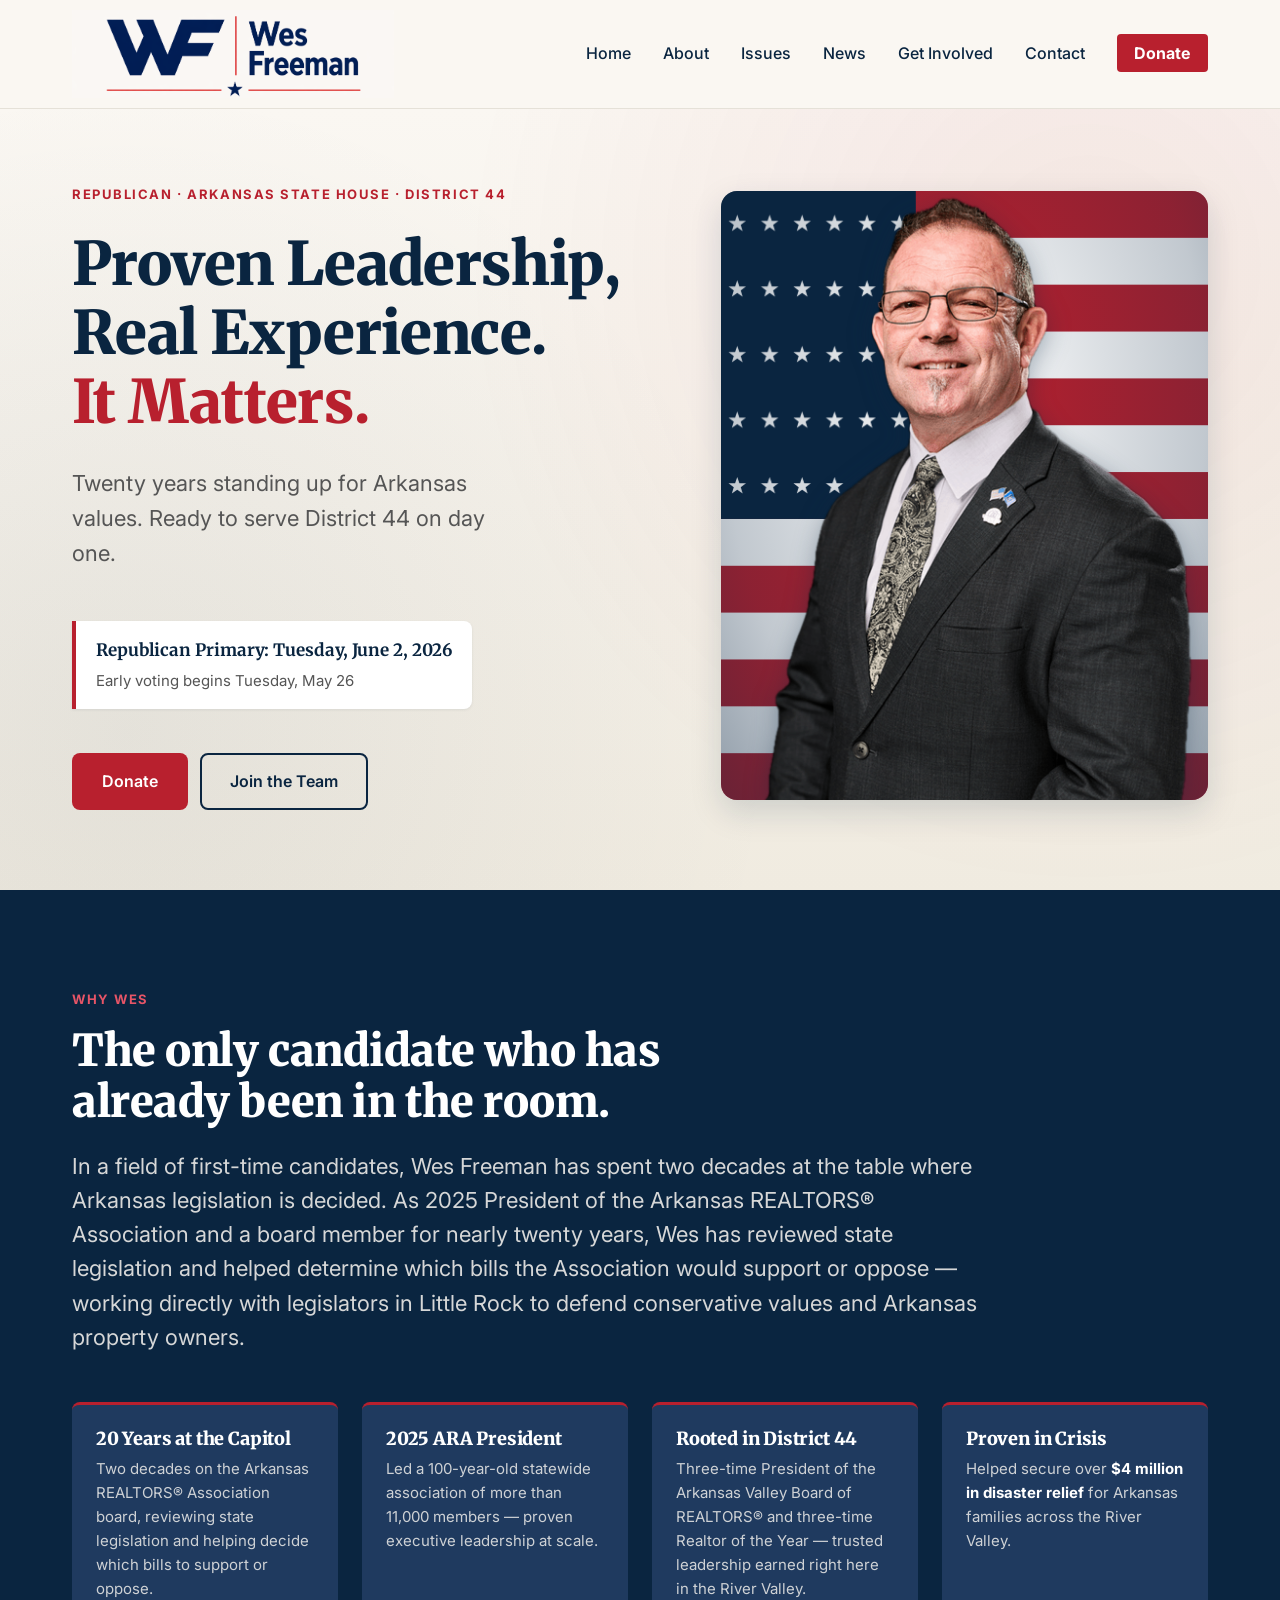
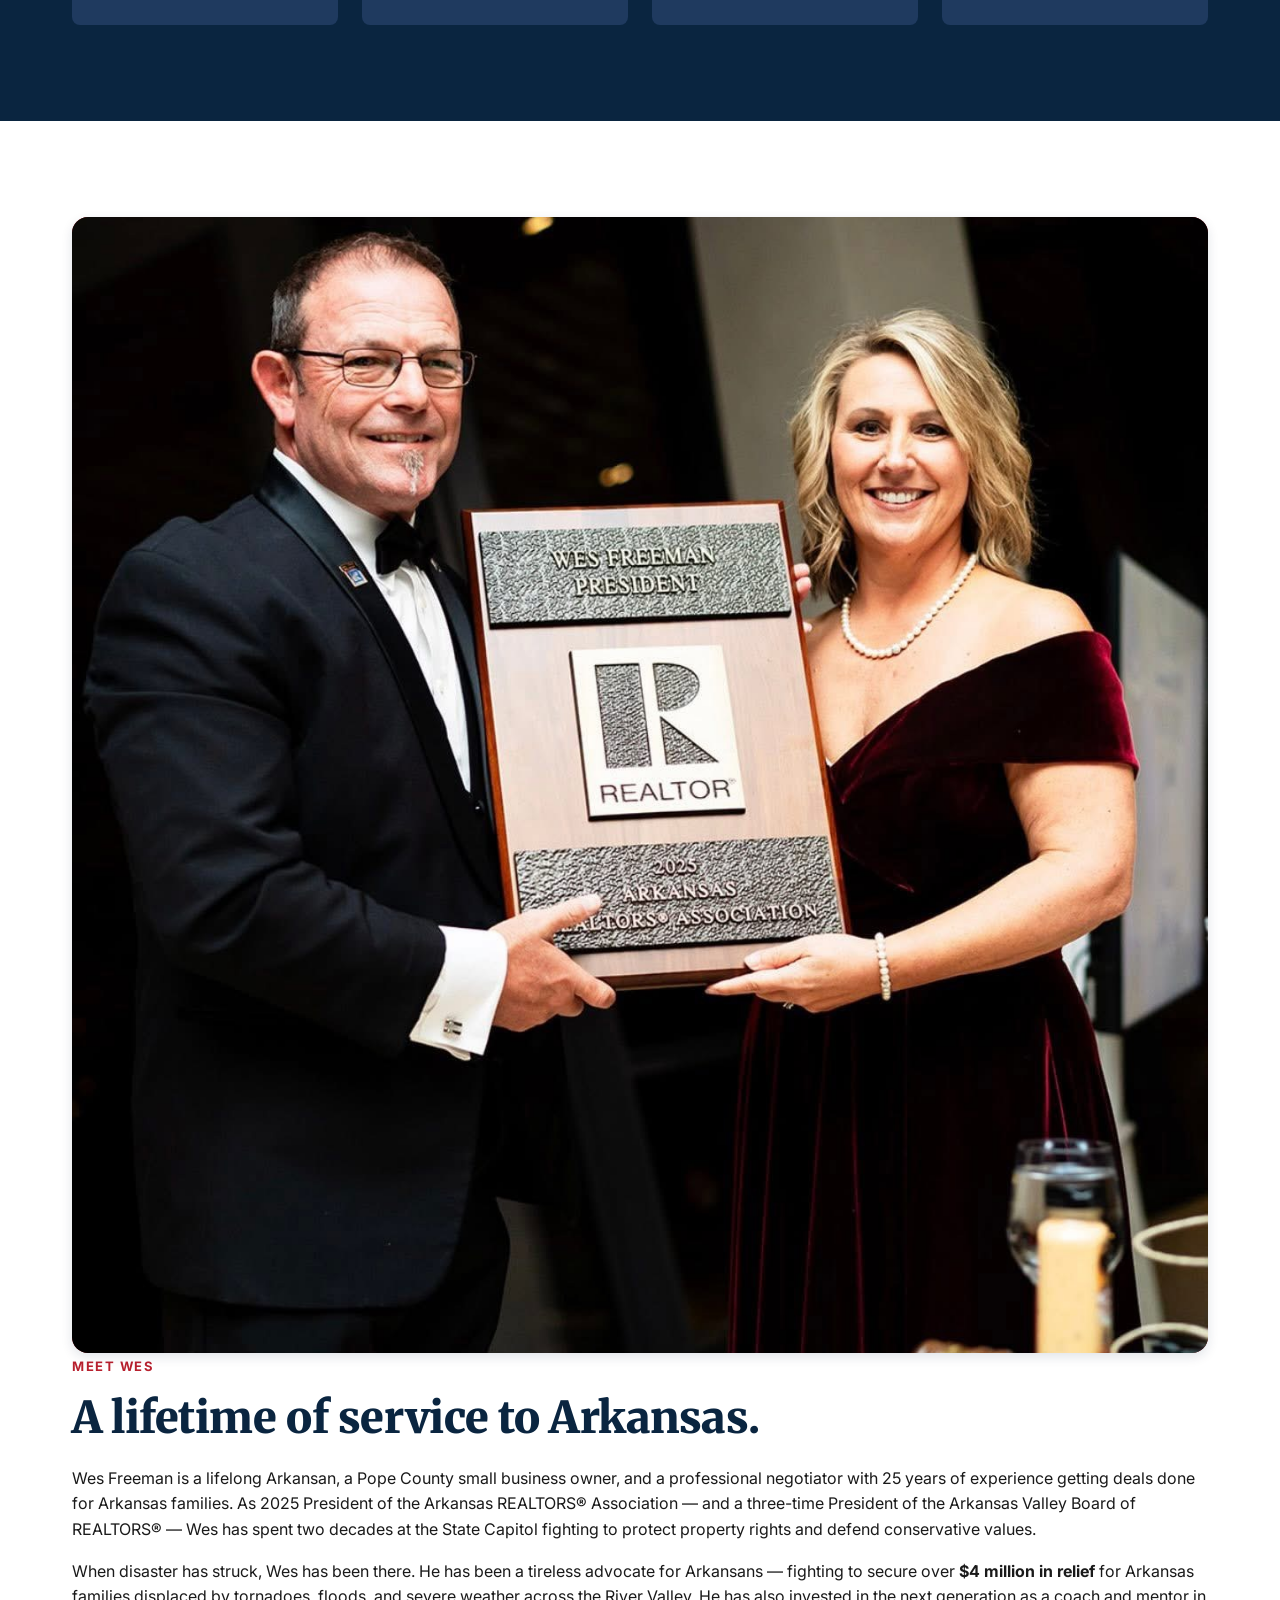
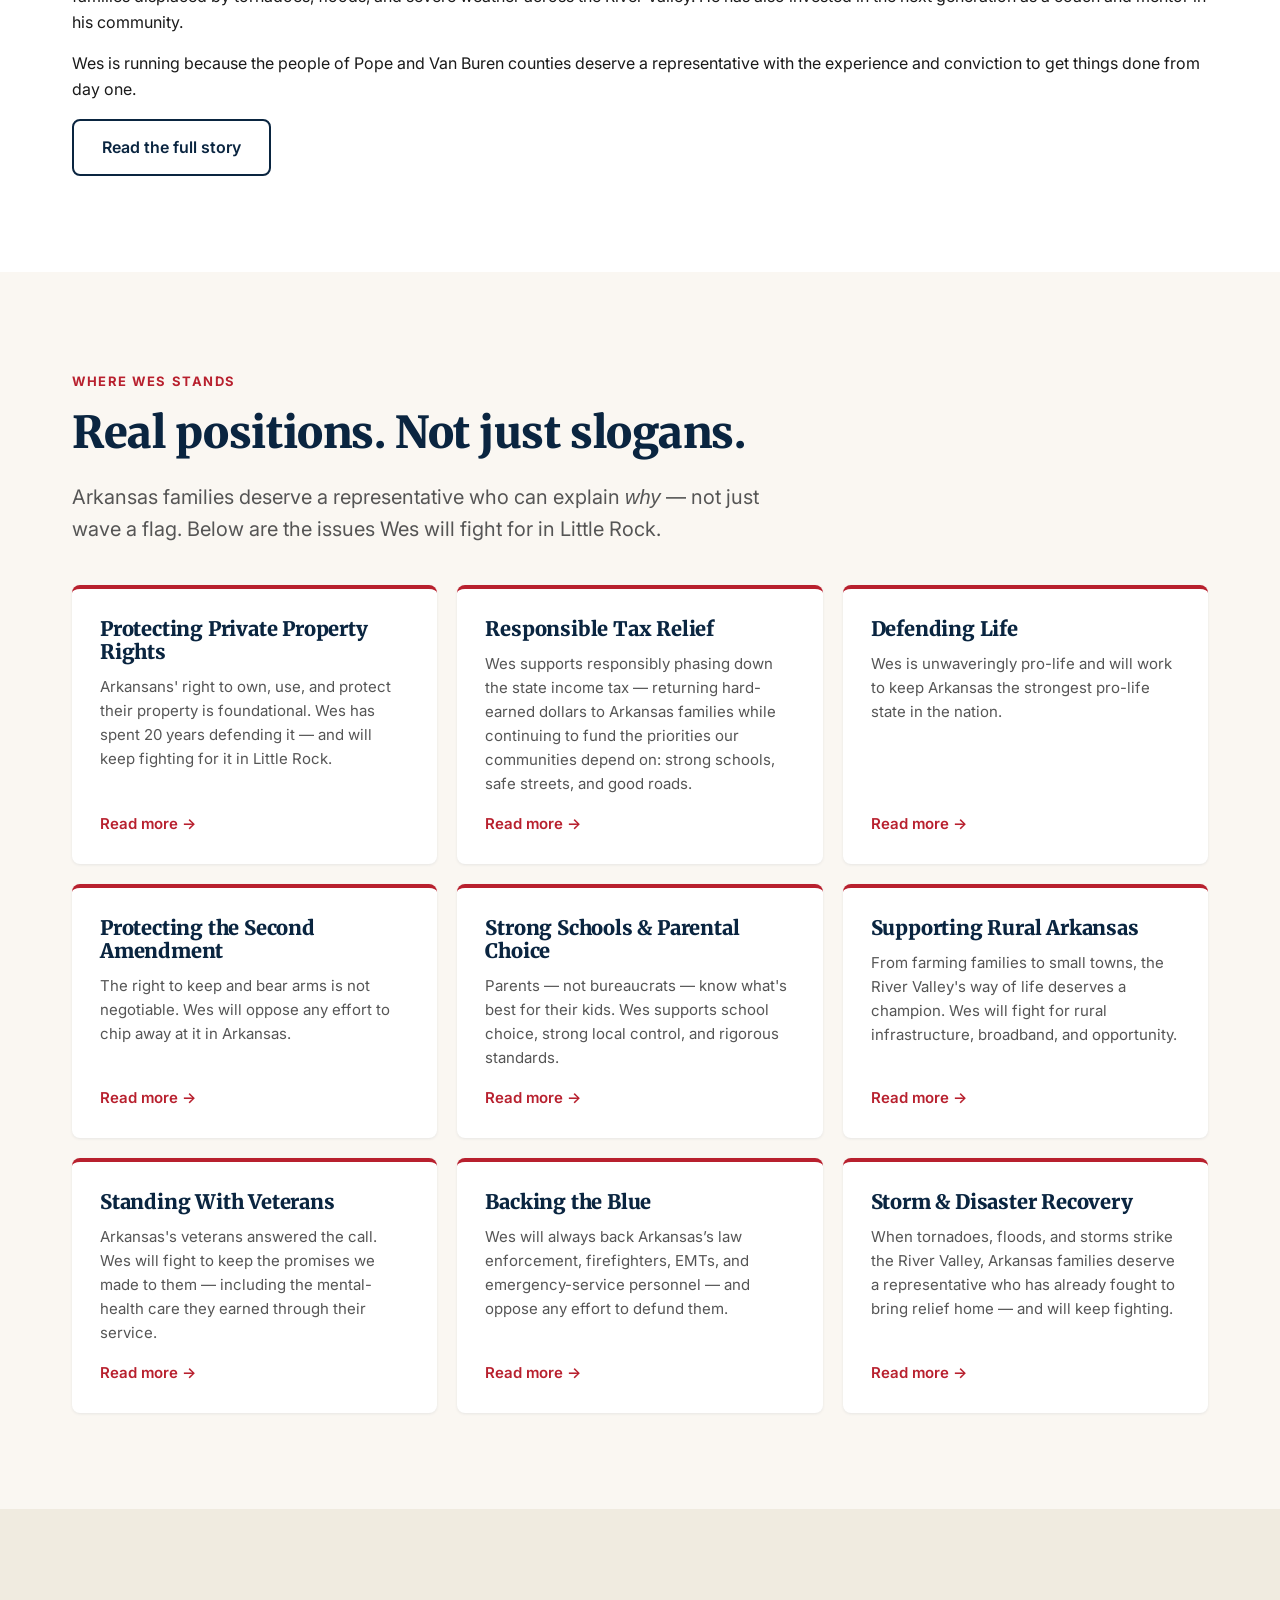
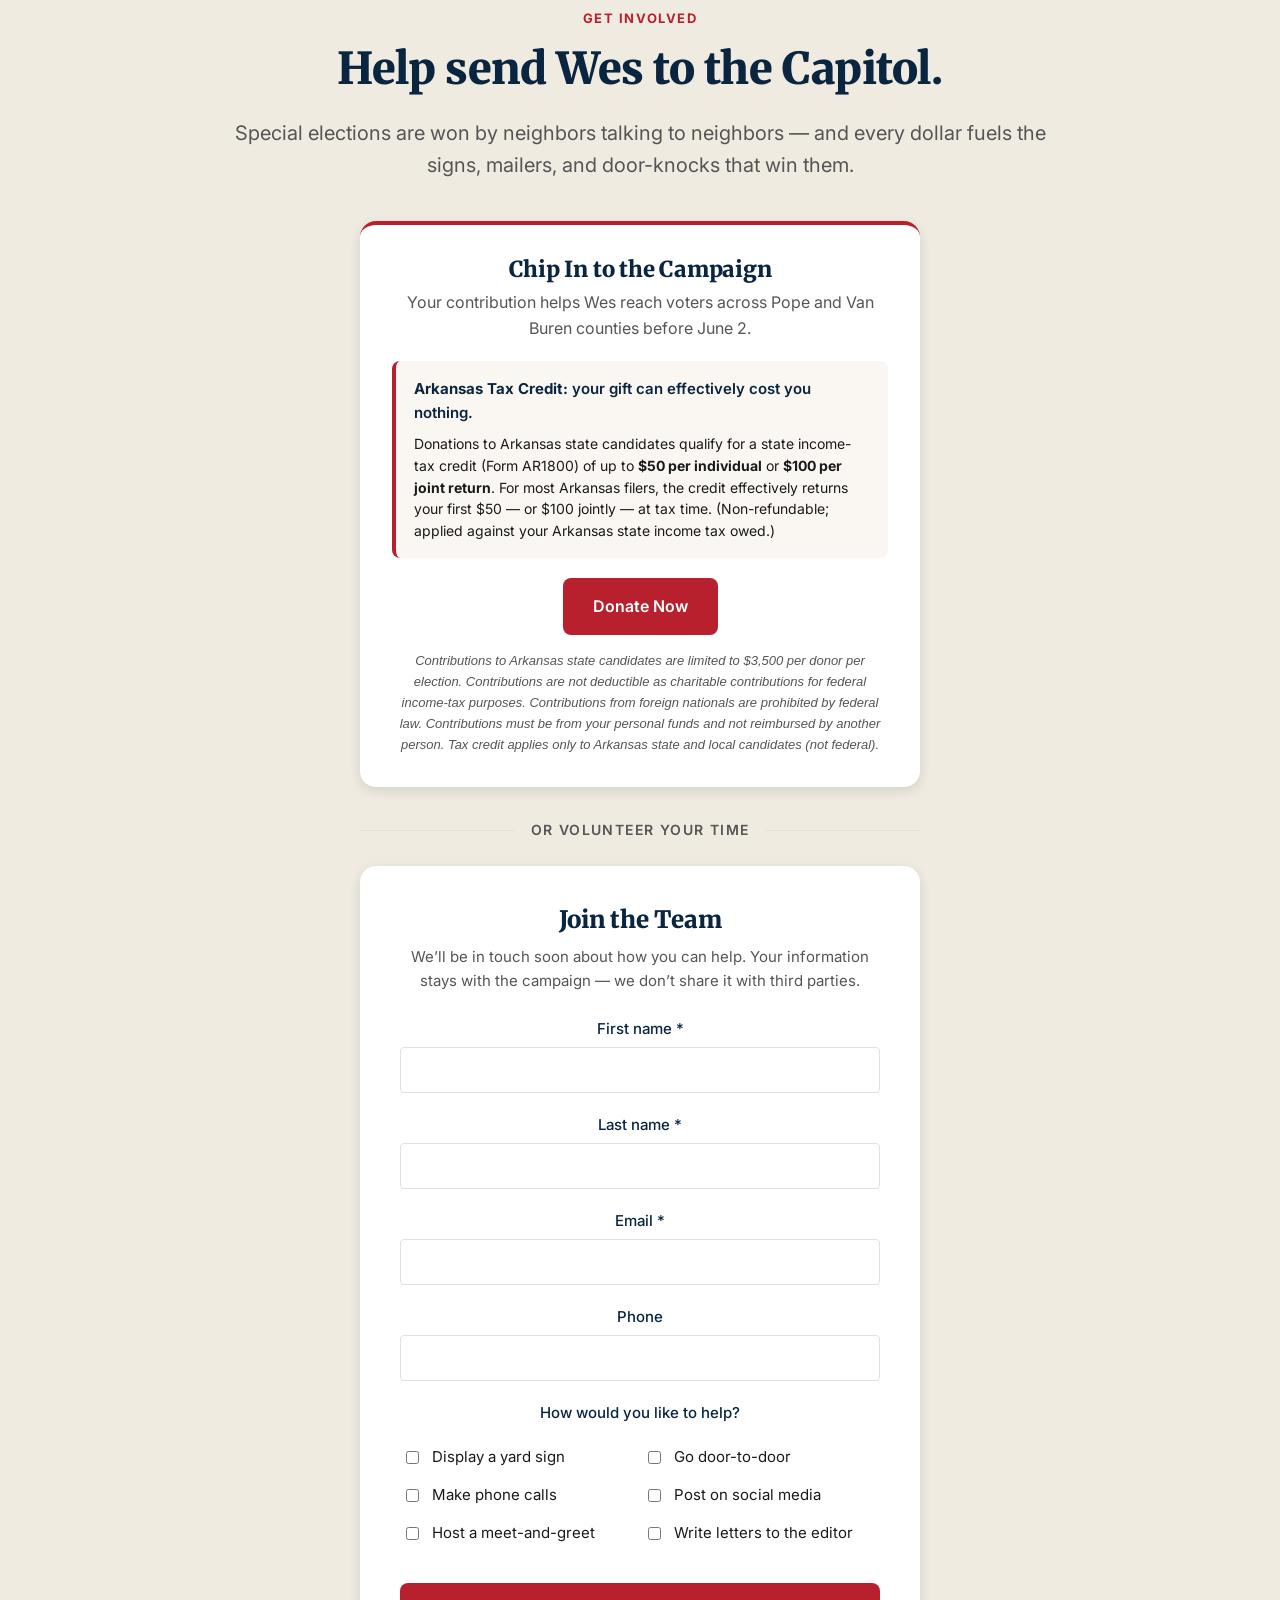
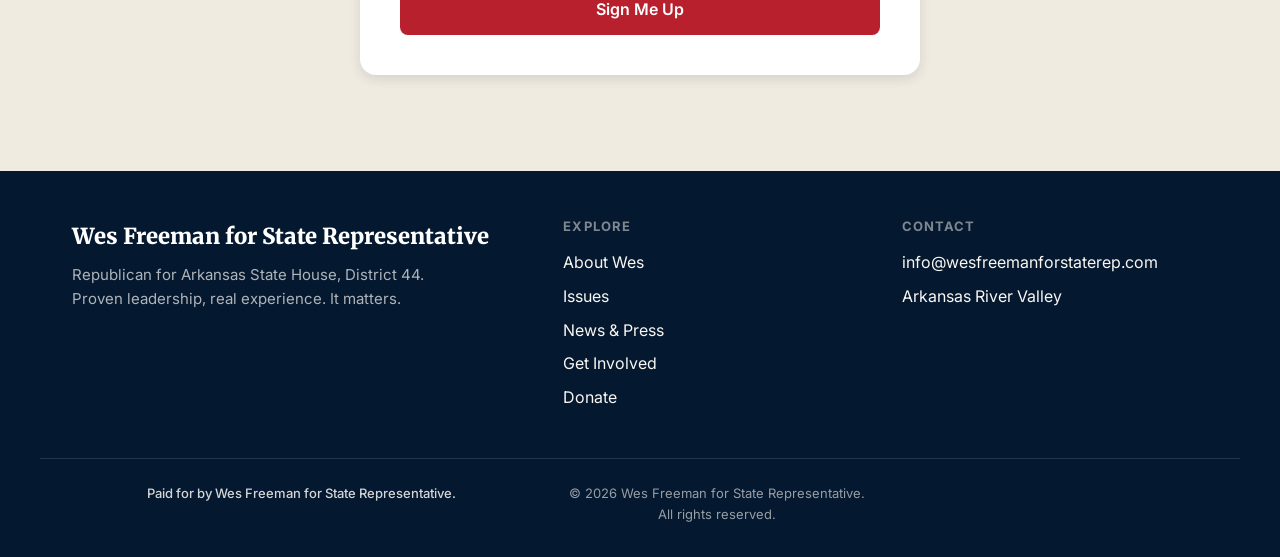
==== commit 5a07c799: "Remove preview password gate Drops the body.locked class from all four pages, the gate IIFE in js/ma" ====
--- a/index.html
+++ b/index.html
@@ -39,7 +39,7 @@
 
   <link rel="stylesheet" href="css/styles.css">
 </head>
-<body class="locked"><!-- LOCK: remove class="locked" (and the inline-script reference if used) to publish -->
+<body>
   <a href="#main" class="skip-link">Skip to content</a>
 
   <header class="site-header">
@@ -84,7 +84,8 @@
         </div>
 
         <figure class="hero-photo">
-          <img src="headshot/portrait.png" alt="Wes Freeman, Republican candidate for Arkansas State House District 44" loading="eager">
+          <img src="headshot/portrait.png?v=cutout" alt="Wes Freeman, Republican candidate for Arkansas State House District 44" loading="eager">
+          <img class="vote-badge" src="assets/vote-badge.svg" alt="Vote June 2 — Republican Primary" loading="eager">
         </figure>
       </div>
     </section>
@@ -235,16 +236,20 @@
         <div class="section-divider">Or volunteer your time</div>
 
         <!--
-          PLACEHOLDER FORM
-          To wire this up for real submissions, replace the <form> below with a Google Form embed:
-          1. Create a Google Form with matching fields
-          2. Click Send > Embed HTML
-          3. Copy the iframe and paste it inside .volunteer-form below this comment
-          The styling in CSS will still frame the iframe cleanly.
+          Volunteer signups are delivered by FormSubmit (formsubmit.co) — no account or API key.
+          Activation: after the first real submission, FormSubmit emails wesfreemanforstaterep@gmail.com
+          a confirmation link AND a random hash. Click the link to activate, then optionally swap the
+          action URL to https://formsubmit.co/<HASH> so the address isn't visible in page source.
         -->
-        <form class="volunteer-form" action="#" method="post" onsubmit="event.preventDefault(); alert('Form is a placeholder — swap in Google Form embed. See HTML comment.');">
+        <form class="volunteer-form" action="https://formsubmit.co/wesfreemanforstaterep@gmail.com" method="POST">
           <h3>Join the Team</h3>
           <p class="note">We&rsquo;ll be in touch soon about how you can help. Your information stays with the campaign &mdash; we don&rsquo;t share it with third parties.</p>
+
+          <!-- FormSubmit config: subject line, disable redirect-to-captcha, honeypot for bots -->
+          <input type="hidden" name="_subject" value="New volunteer signup — Wes Freeman for State Rep">
+          <input type="hidden" name="_captcha" value="false">
+          <input type="hidden" name="_template" value="table">
+          <input type="text" name="_honey" style="display:none" tabindex="-1" autocomplete="off">
 
           <div class="form-field">
             <label for="first-name">First name *</label>
--- a/css/styles.css
+++ b/css/styles.css
@@ -315,6 +315,7 @@
 }
 .nav-toggle span {
   display: block;
+  width: 100%;
   height: 3px;
   background: var(--color-navy);
   border-radius: 2px;
@@ -437,17 +438,45 @@
   border-radius: var(--radius-lg);
   overflow: hidden;
   box-shadow: var(--shadow-lg);
+  position: relative;
+  /* American flag background fills the entire card */
   background:
-    linear-gradient(135deg, var(--color-navy) 0%, var(--color-navy-soft) 100%);
+    url("../assets/flag-bg.svg") center/cover no-repeat,
+    var(--color-navy);
+}
+/* Subtle dark-to-light gradient overlay so Wes pops off the flag */
+.hero-photo::before {
+  content: "";
+  position: absolute;
+  inset: 0;
+  background:
+    radial-gradient(ellipse at 50% 35%, rgba(10, 37, 64, 0) 0%, rgba(10, 37, 64, 0.25) 70%, rgba(10, 37, 64, 0.45) 100%);
+  z-index: 1;
+  pointer-events: none;
+}
+.hero-photo img {
   position: relative;
-}
-.hero-photo img {
   width: 100%;
   height: 100%;
   object-fit: cover;
   object-position: center top;
+  z-index: 2;
+  /* Subtle drop shadow to lift Wes off the flag */
+  filter: drop-shadow(0 6px 12px rgba(10, 37, 64, 0.35));
 }
 .hero-photo img.missing { display: none; }
+
+/* "Vote June 2" starburst badge in the upper-left corner */
+.vote-badge {
+  position: absolute;
+  top: clamp(0.5rem, 1.5vw, 1rem);
+  left: clamp(0.5rem, 1.5vw, 1rem);
+  width: clamp(72px, 18%, 110px);
+  height: auto;
+  z-index: 3;
+  filter: drop-shadow(0 4px 10px rgba(10, 37, 64, 0.4));
+  pointer-events: none;
+}
 
 /* Why Wes section ----------------------------------------------------- */
 .why-wes {
@@ -994,93 +1023,6 @@
   border: 0;
 }
 
-/* Site gate (preview password protection) ----------------------------- */
-/* To launch publicly: remove class="locked" from each <body> tag.       */
-body.locked {
-  background: linear-gradient(135deg, var(--color-navy) 0%, var(--color-navy-dark) 100%);
-}
-body.locked > *:not(#site-gate) {
-  display: none !important;
-}
-#site-gate {
-  position: fixed;
-  inset: 0;
-  display: flex;
-  align-items: center;
-  justify-content: center;
-  z-index: 9999;
-  padding: clamp(1rem, 4vw, 2rem);
-  background: linear-gradient(135deg, var(--color-navy) 0%, var(--color-navy-dark) 100%);
-}
-.gate-card {
-  background: var(--color-paper);
-  border-radius: var(--radius-lg);
-  padding: clamp(2rem, 5vw, 3rem);
-  max-width: 440px;
-  width: 100%;
-  text-align: center;
-  box-shadow: 0 30px 80px rgba(0, 0, 0, 0.35);
-}
-.gate-logo {
-  width: 72px;
-  height: 72px;
-  border-radius: 14px;
-  background: var(--color-navy);
-  color: var(--color-cream);
-  display: flex;
-  align-items: center;
-  justify-content: center;
-  margin: 0 auto 1.5rem;
-  font-family: var(--font-serif);
-  font-weight: 900;
-  font-size: 1.875rem;
-  letter-spacing: -0.02em;
-}
-.gate-card h1 {
-  font-family: var(--font-serif);
-  font-size: clamp(1.25rem, 2.5vw, 1.5rem);
-  color: var(--color-navy);
-  margin: 0 0 0.5rem;
-  line-height: 1.25;
-}
-.gate-card p {
-  color: var(--color-ink-soft);
-  font-size: 0.9375rem;
-  margin: 0 0 1.5rem;
-  line-height: 1.5;
-}
-.gate-form {
-  display: flex;
-  flex-direction: column;
-  gap: 0.875rem;
-}
-.gate-form input[type="password"] {
-  padding: 0.875rem 1rem;
-  border: 1.5px solid var(--color-rule);
-  border-radius: var(--radius-sm);
-  font-family: var(--font-sans);
-  font-size: 1rem;
-  color: var(--color-ink);
-  text-align: center;
-  letter-spacing: 0.02em;
-  background: var(--color-paper);
-  transition: border-color 120ms ease;
-}
-.gate-form input[type="password"]:focus {
-  border-color: var(--color-red);
-  outline: none;
-}
-.gate-error {
-  min-height: 1.25em;
-  color: var(--color-red);
-  font-size: 0.875rem;
-  font-weight: 500;
-  margin: 0;
-}
-.gate-form button {
-  width: 100%;
-}
-
 /* Reduced motion ------------------------------------------------------ */
 @media (prefers-reduced-motion: reduce) {
   *, *::before, *::after {
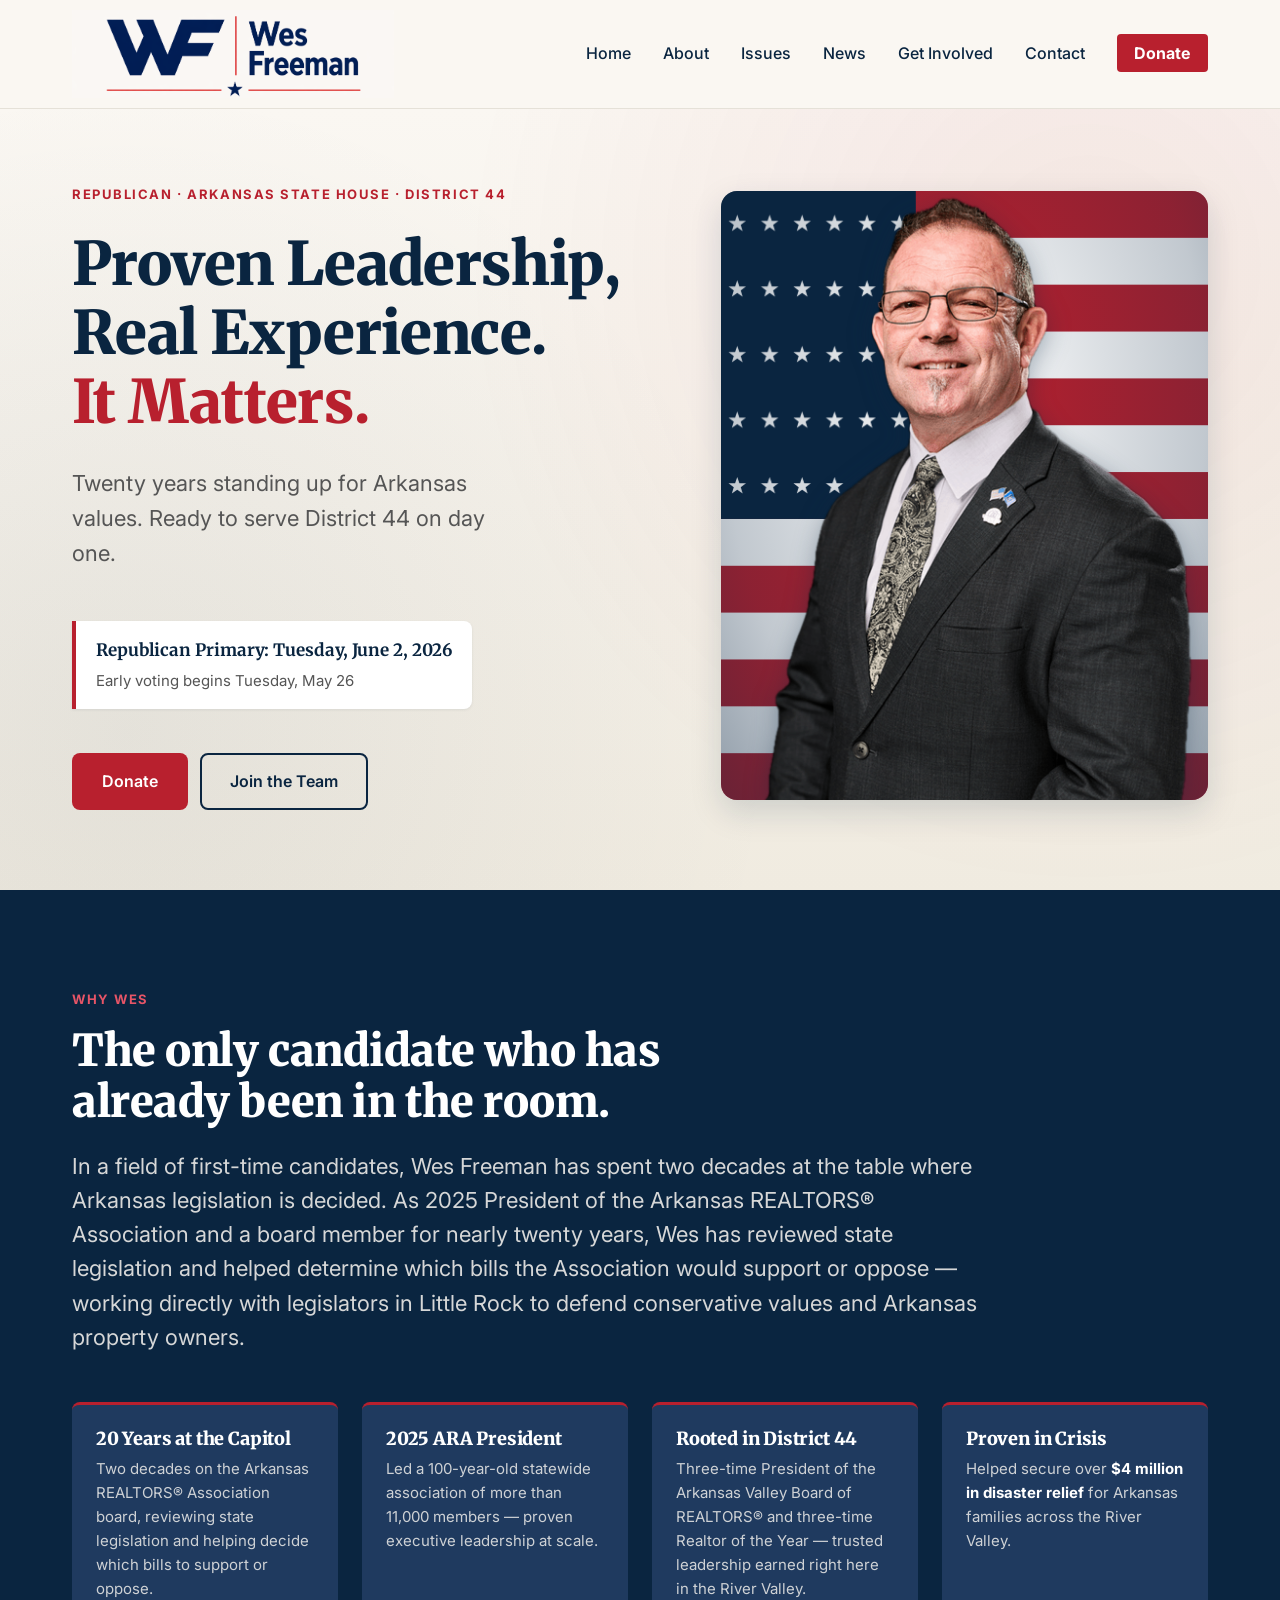
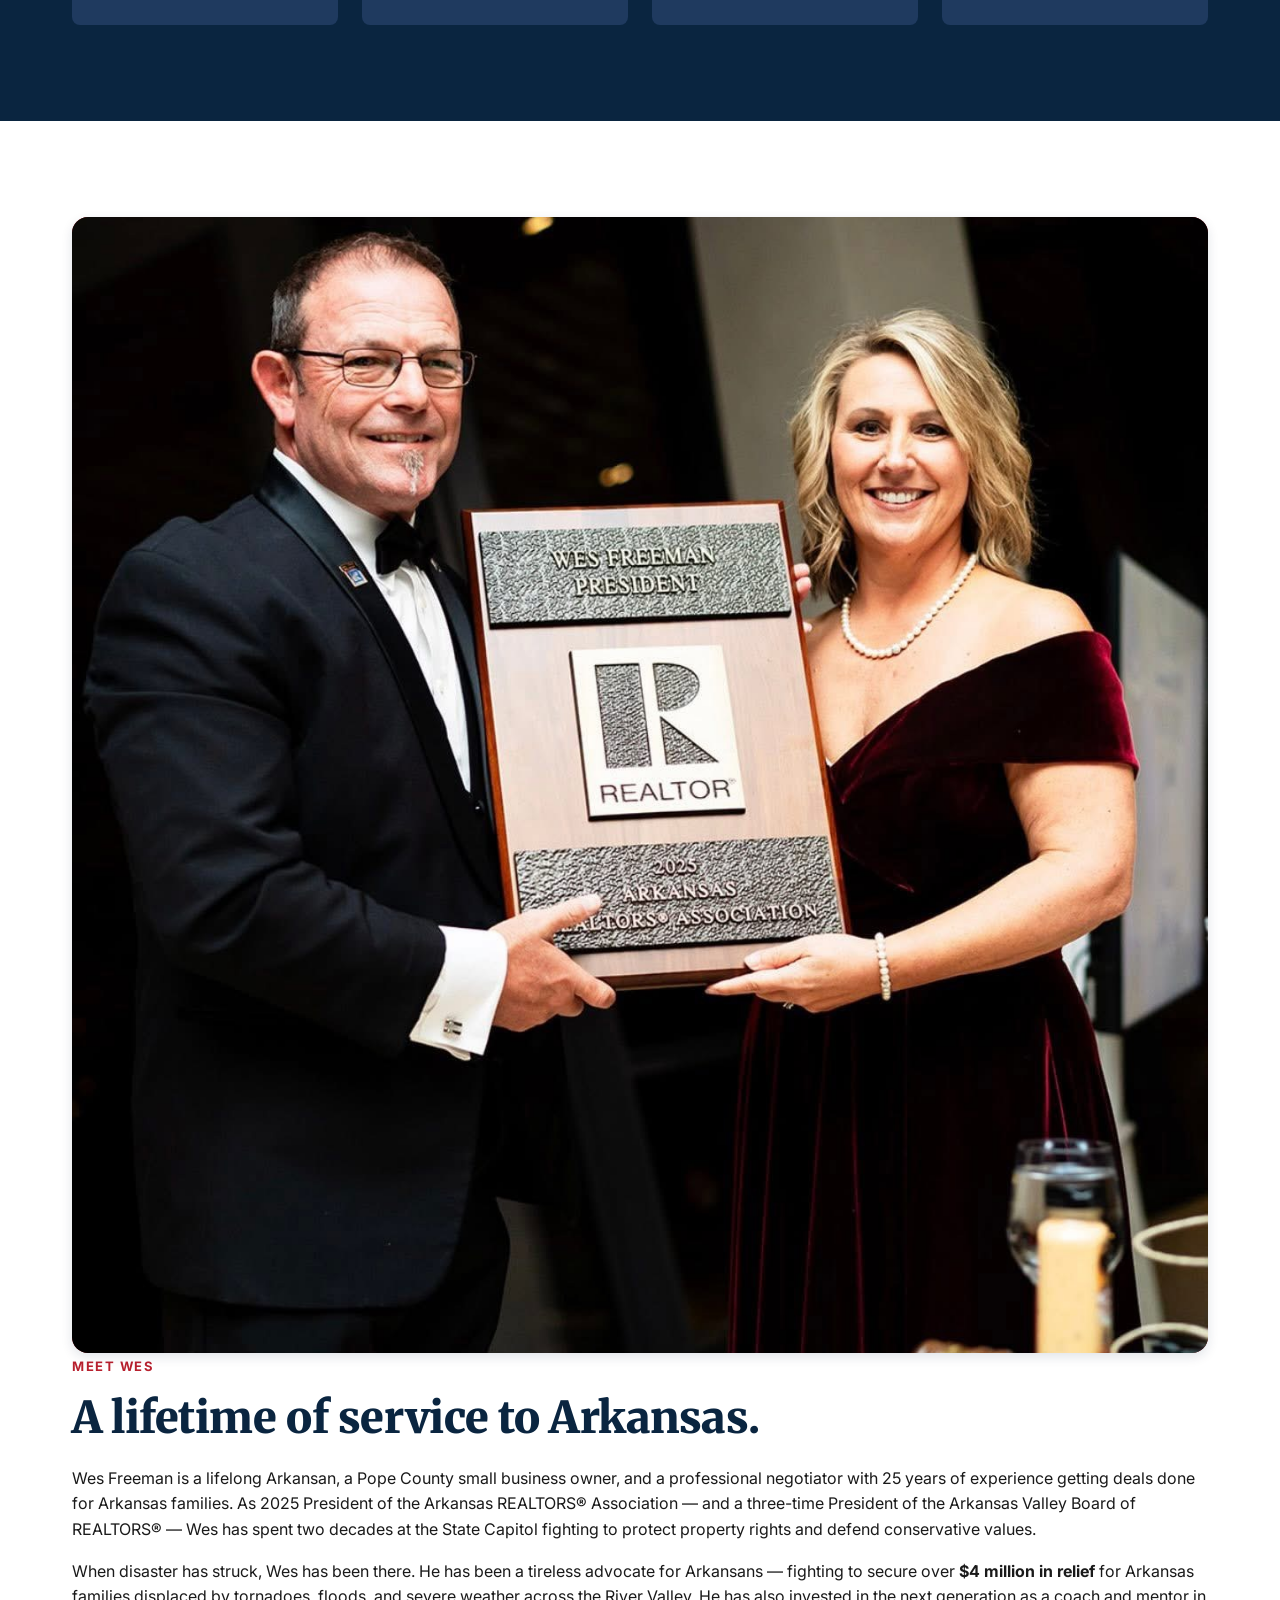
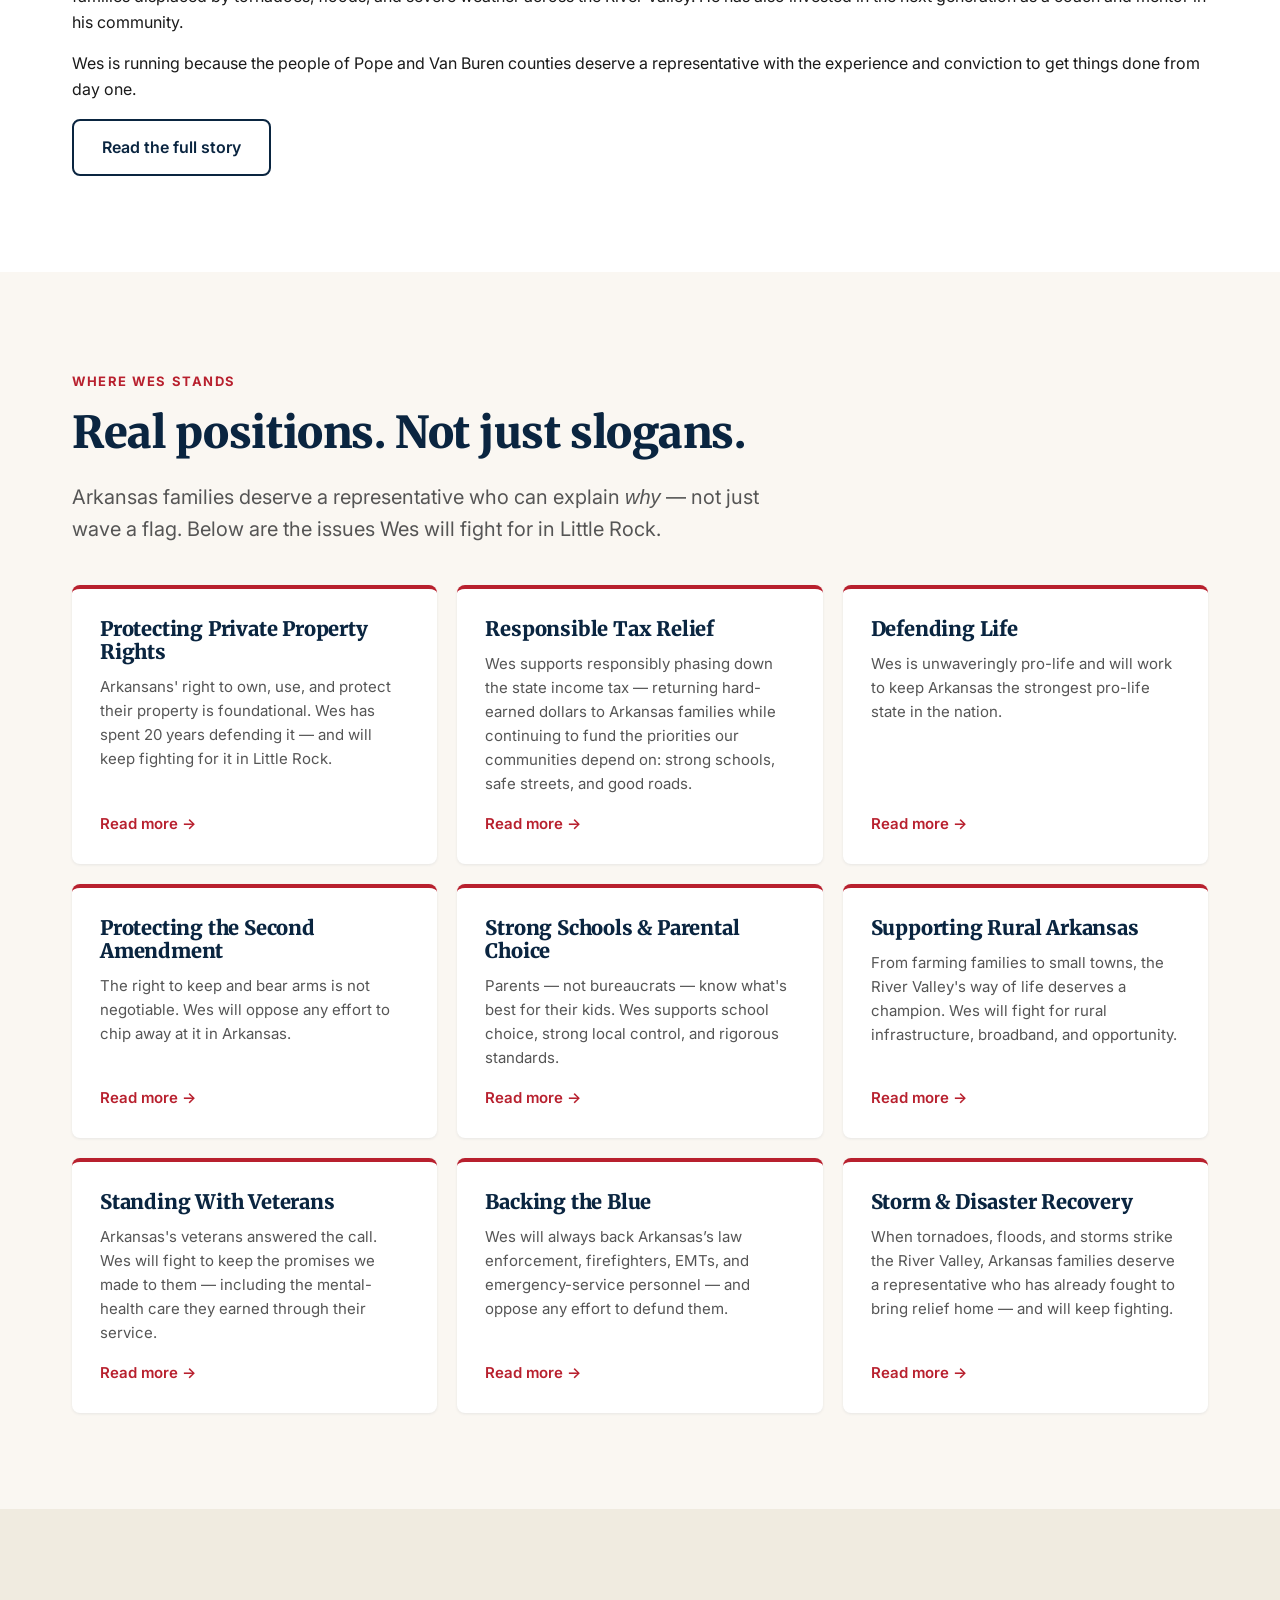
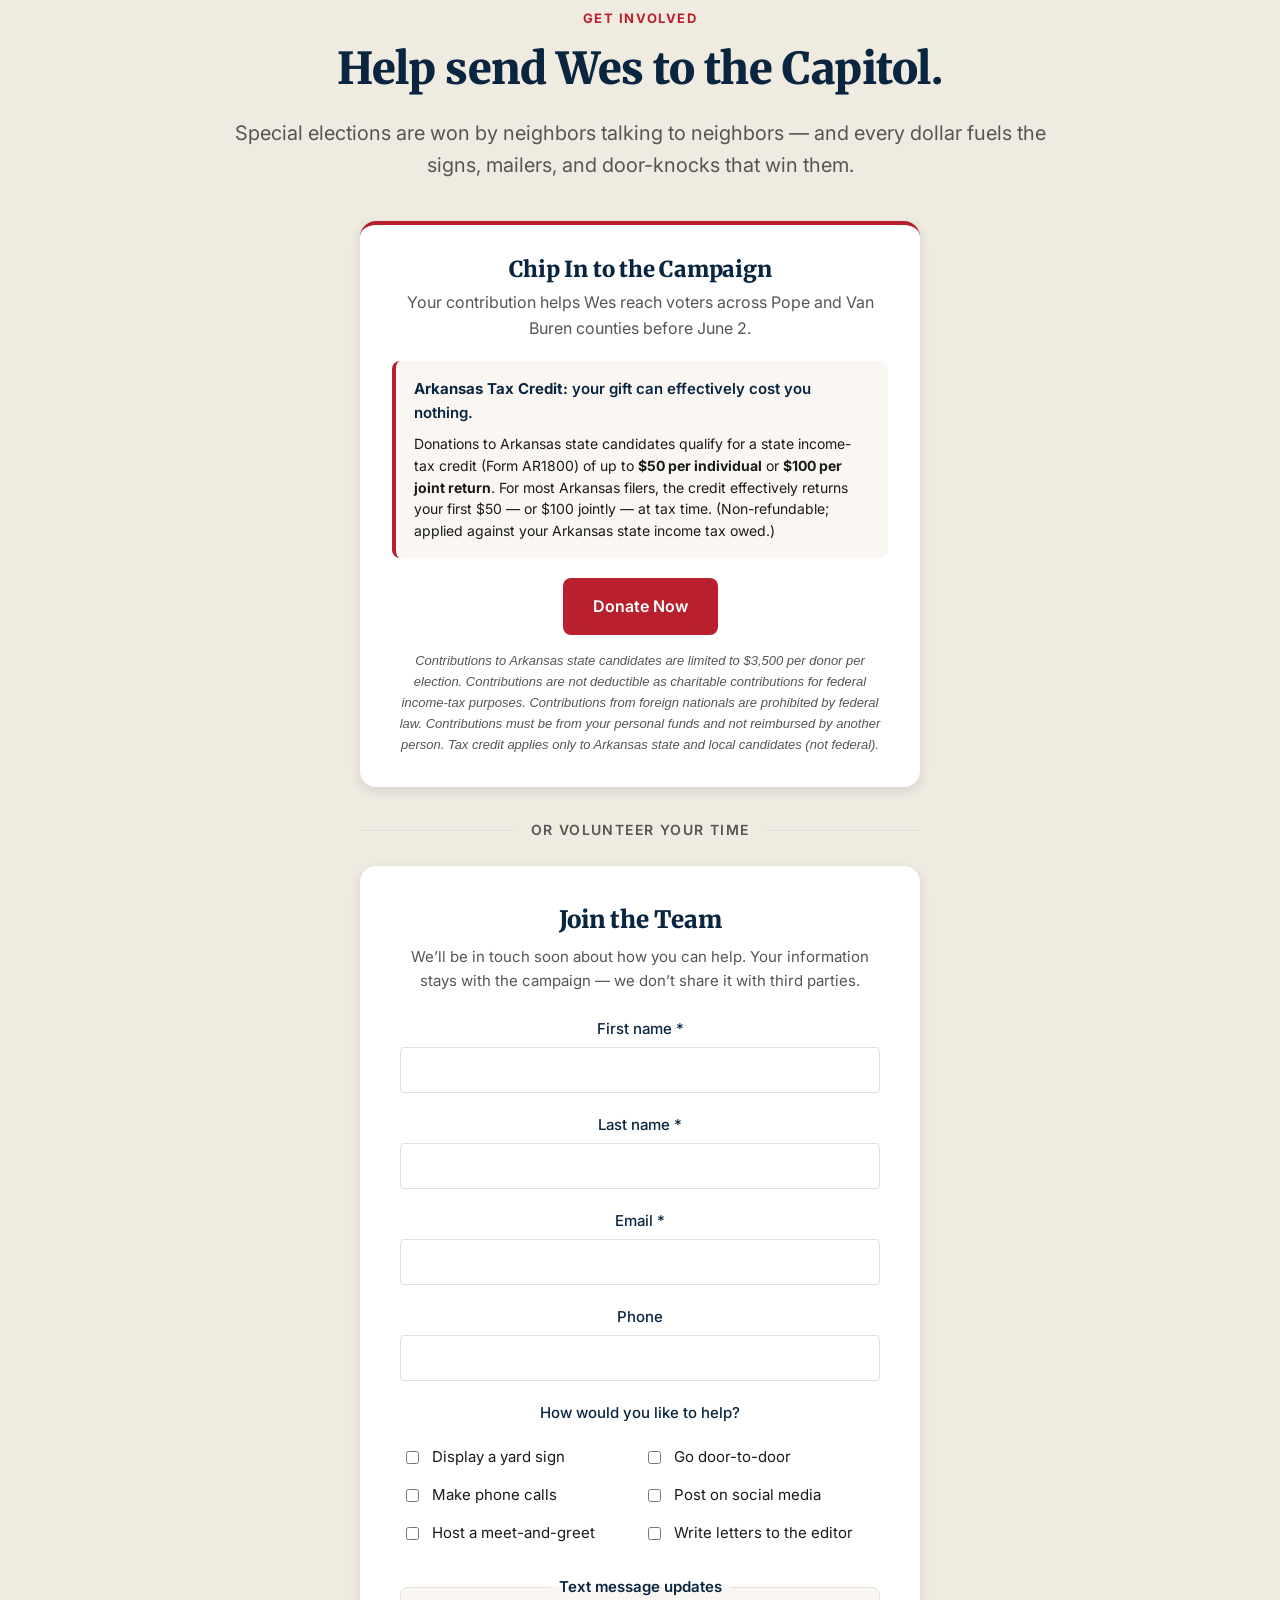
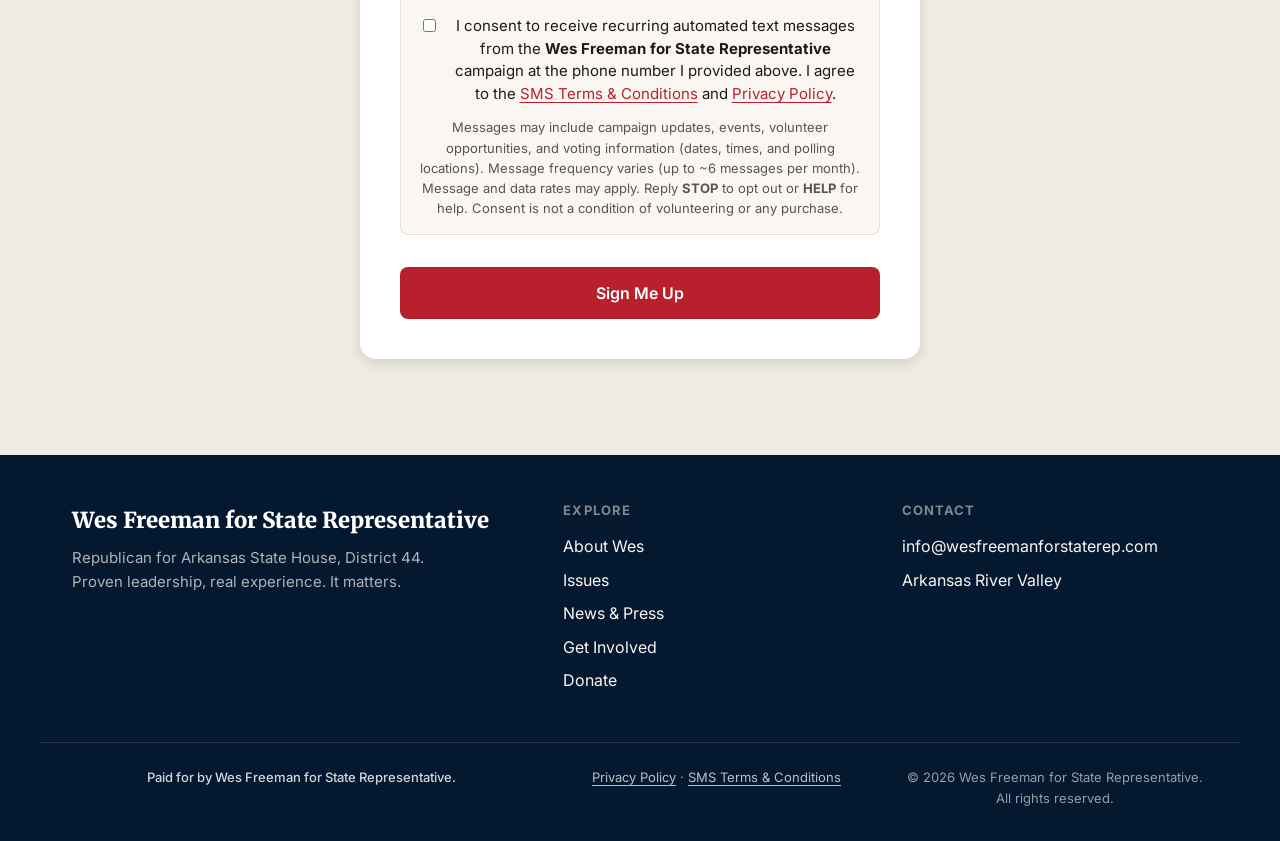
==== commit 2be1e74b: "Add SMS opt-in, Privacy Policy, and Terms for texting registration Adds the website pieces required " ====
--- a/index.html
+++ b/index.html
@@ -16,7 +16,6 @@
 
   <!-- Canonical / robots -->
   <link rel="canonical" href="https://wesfreemanforstaterep.com/">
-  <meta name="robots" content="noindex, nofollow"><!-- LOCK: remove this line to allow indexing on launch -->
 
   <!-- Open Graph (additional) -->
   <meta property="og:site_name" content="Wes Freeman for State Representative">
@@ -280,6 +279,17 @@
             </div>
           </fieldset>
 
+          <fieldset class="sms-optin">
+            <legend>Text message updates</legend>
+            <label class="sms-consent-check">
+              <input type="checkbox" name="sms_consent" value="I consent to receive recurring automated text messages from the Wes Freeman for State Representative campaign at the number provided.">
+              <span>I consent to receive recurring automated text messages from the <strong>Wes Freeman for State Representative</strong> campaign at the phone number I provided above. I agree to the <a href="terms.html" target="_blank" rel="noopener">SMS Terms &amp; Conditions</a> and <a href="privacy.html" target="_blank" rel="noopener">Privacy Policy</a>.</span>
+            </label>
+            <p class="sms-fineprint">
+              Messages may include campaign updates, events, volunteer opportunities, and voting information (dates, times, and polling locations). Message frequency varies (up to ~6 messages per month). Message and data rates may apply. Reply <strong>STOP</strong> to opt out or <strong>HELP</strong> for help. Consent is not a condition of volunteering or any purchase.
+            </p>
+          </fieldset>
+
           <button type="submit" class="btn btn-primary">Sign Me Up</button>
         </form>
       </div>
@@ -318,6 +328,7 @@
     <div class="container footer-bottom">
       <!-- LEGAL: "Paid for by" is required by AR Code § 7-6-228 on printed materials; included here as best practice. CONFIRM COMMITTEE NAME before going live. -->
       <p class="disclaimer">Paid for by Wes Freeman for State Representative.</p>
+      <p class="footer-legal-links"><a href="privacy.html">Privacy Policy</a> &middot; <a href="terms.html">SMS Terms &amp; Conditions</a></p>
       <p class="mb-0">&copy; 2026 Wes Freeman for State Representative. All rights reserved.</p>
     </div>
   </footer>
--- a/css/styles.css
+++ b/css/styles.css
@@ -736,6 +736,41 @@
   margin-top: 0.5rem;
 }
 
+/* SMS opt-in (TCPA / 10DLC carrier compliance) ------------------------ */
+.sms-optin {
+  border: 1px solid var(--color-rule);
+  border-radius: var(--radius-md);
+  padding: 1rem 1.125rem;
+  margin: 0 0 1.5rem;
+  background: var(--color-cream);
+}
+.sms-optin legend {
+  font-weight: 600;
+  color: var(--color-navy);
+  font-size: 0.9375rem;
+  padding: 0 0.5rem;
+}
+.sms-consent-check {
+  display: flex;
+  align-items: flex-start;
+  gap: 0.625rem;
+  font-weight: 400;
+  color: var(--color-ink);
+  cursor: pointer;
+  font-size: 0.9375rem;
+  line-height: 1.5;
+}
+.sms-consent-check input[type="checkbox"] {
+  margin-top: 0.2rem;
+  flex-shrink: 0;
+}
+.sms-fineprint {
+  font-size: 0.8125rem;
+  color: var(--color-ink-soft);
+  line-height: 1.55;
+  margin: 0.75rem 0 0;
+}
+
 /* News / Press list --------------------------------------------------- */
 .news-list {
   display: flex;
@@ -869,6 +904,14 @@
   margin-bottom: 0.5rem;
   color: rgba(250, 247, 242, 0.85);
 }
+.footer-legal-links {
+  margin: 0 0 0.5rem;
+}
+.footer-legal-links a {
+  color: rgba(250, 247, 242, 0.75);
+  text-decoration: underline;
+}
+.footer-legal-links a:hover { color: var(--color-red-soft); }
 
 /* Page hero (for about / issues subpages) ---------------------------- */
 .page-hero {
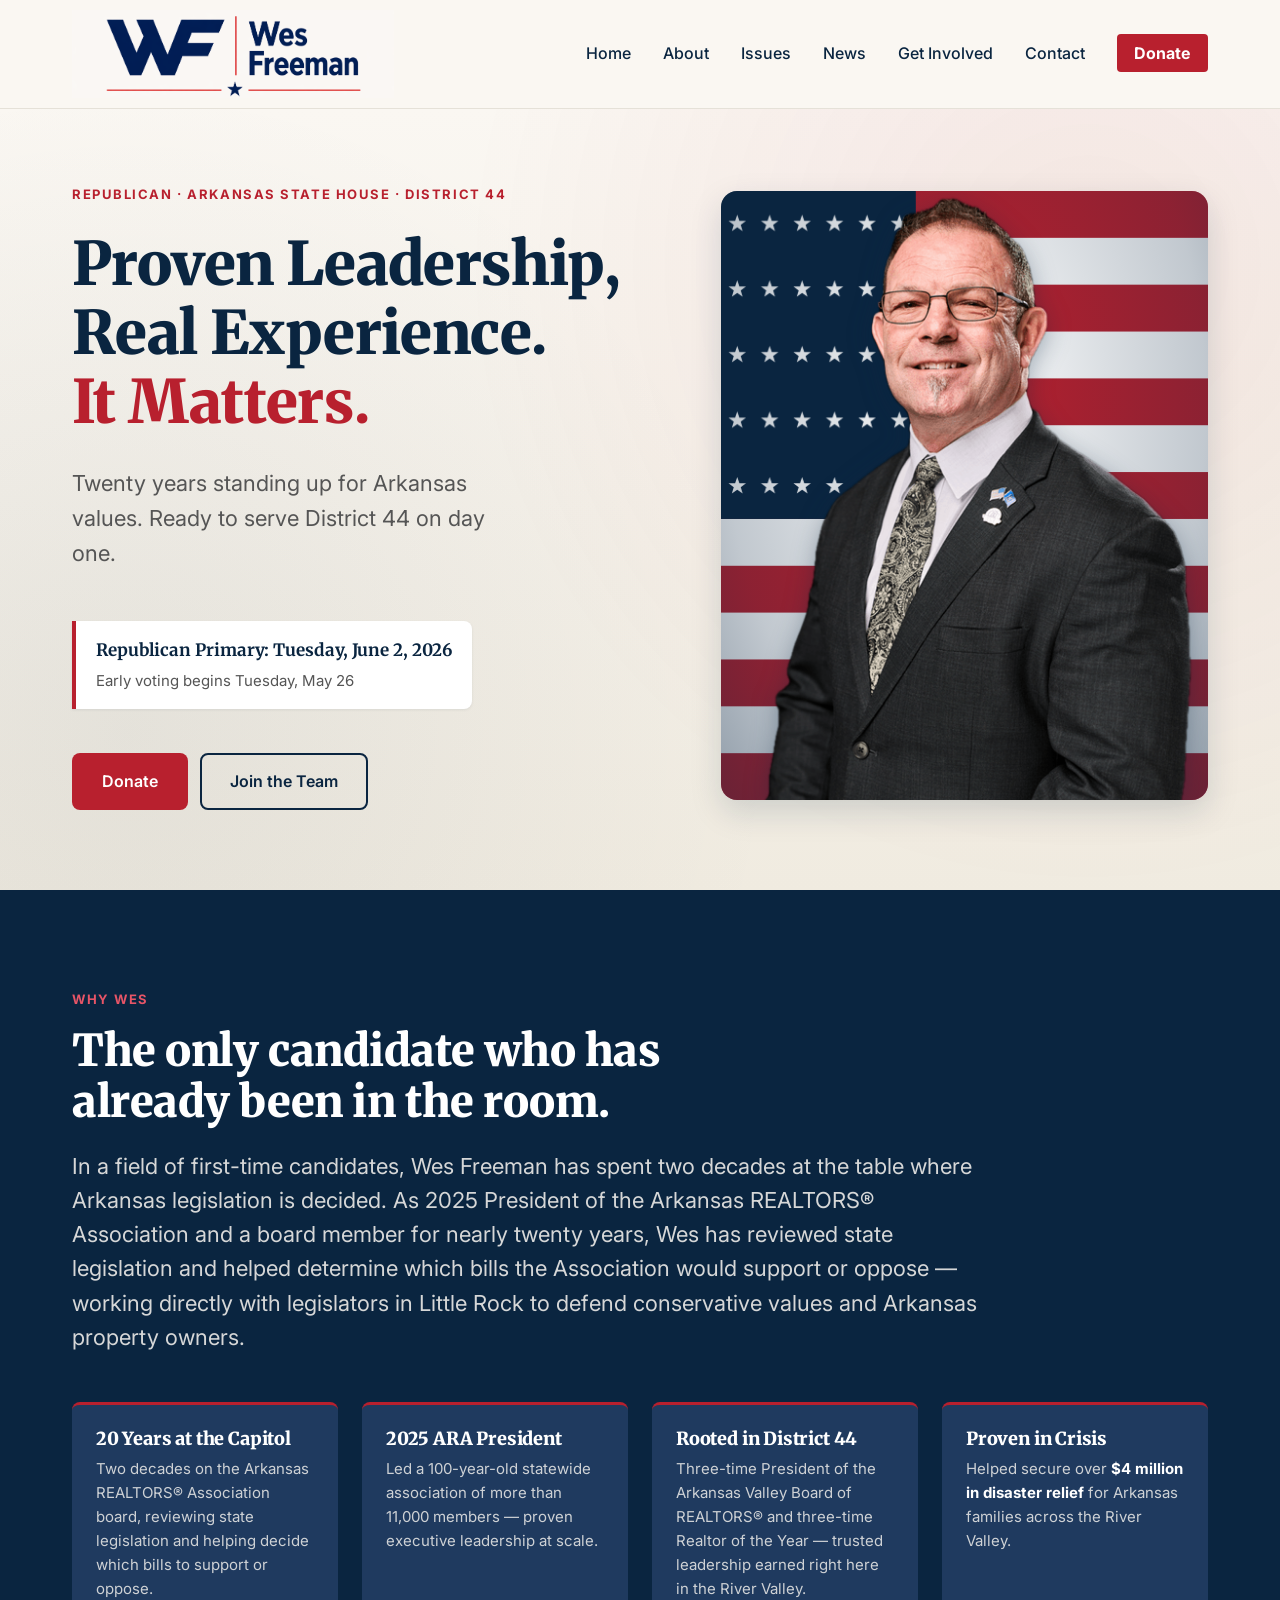
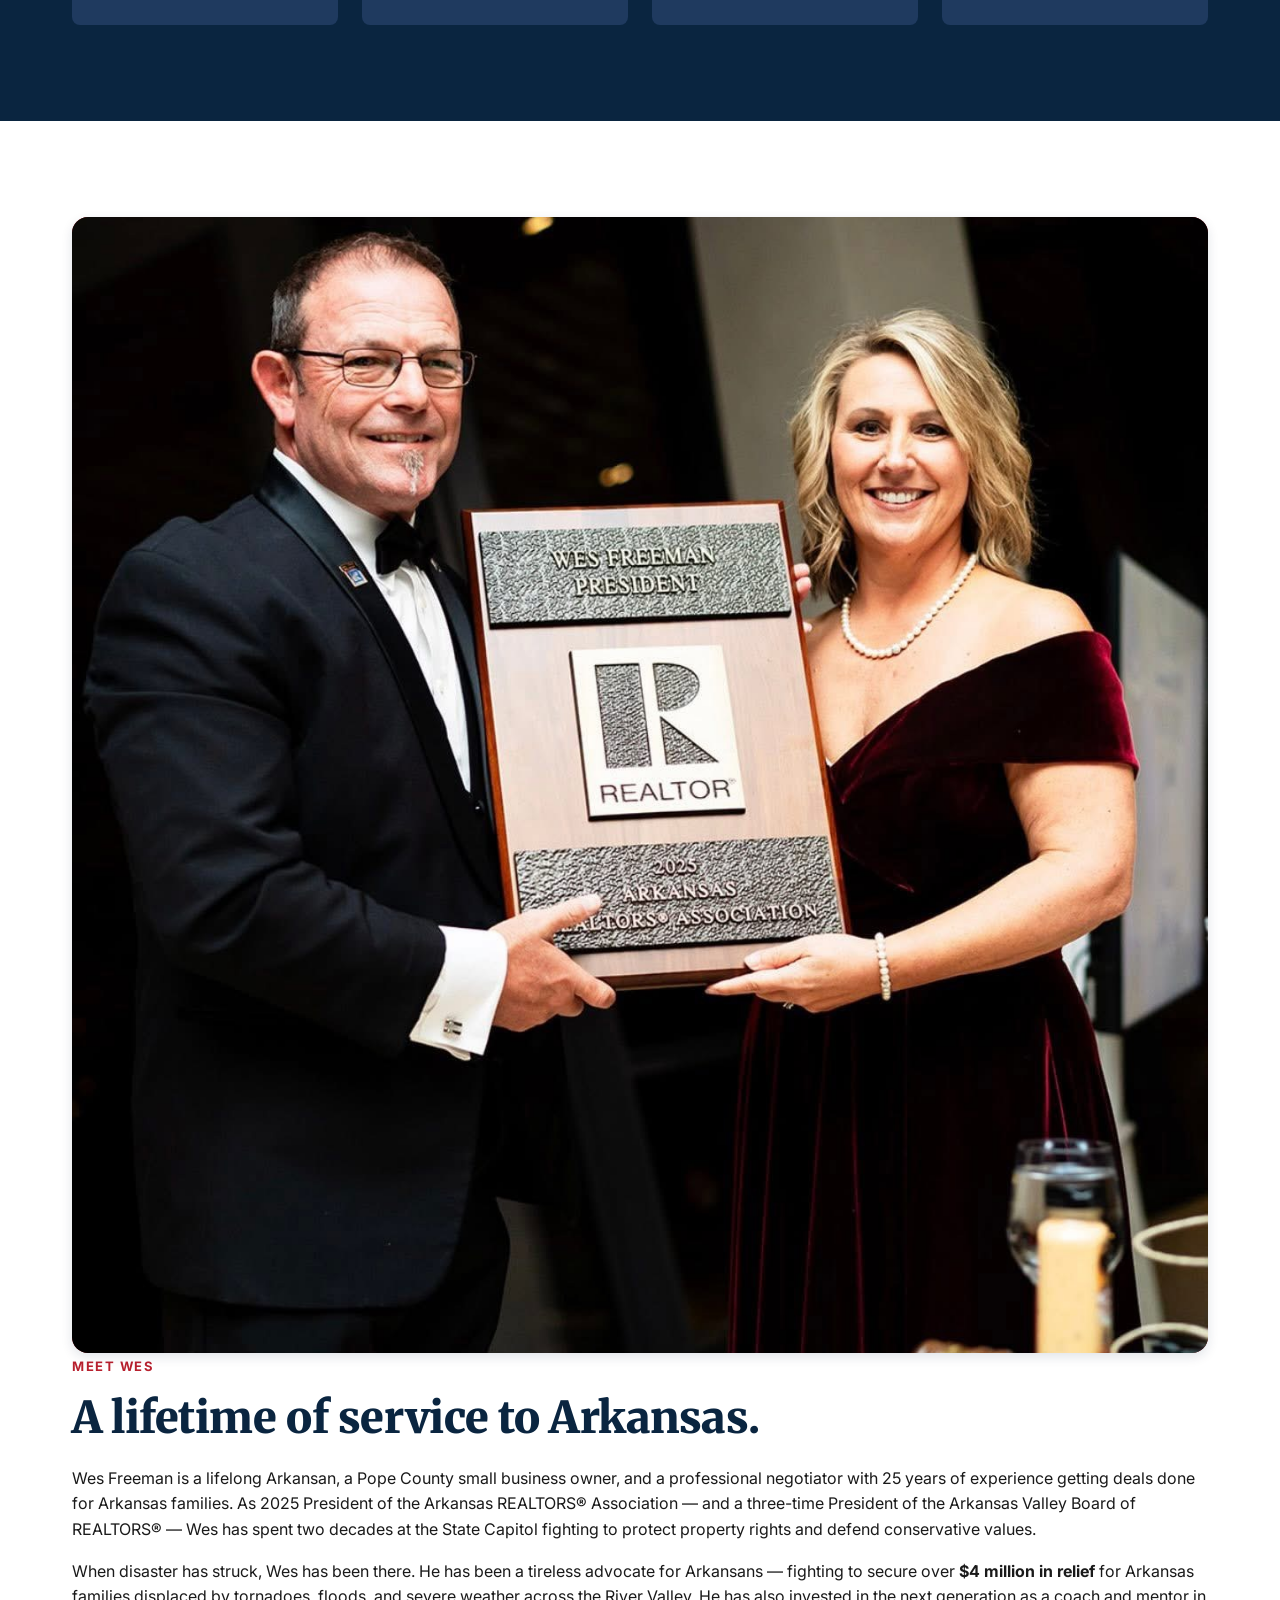
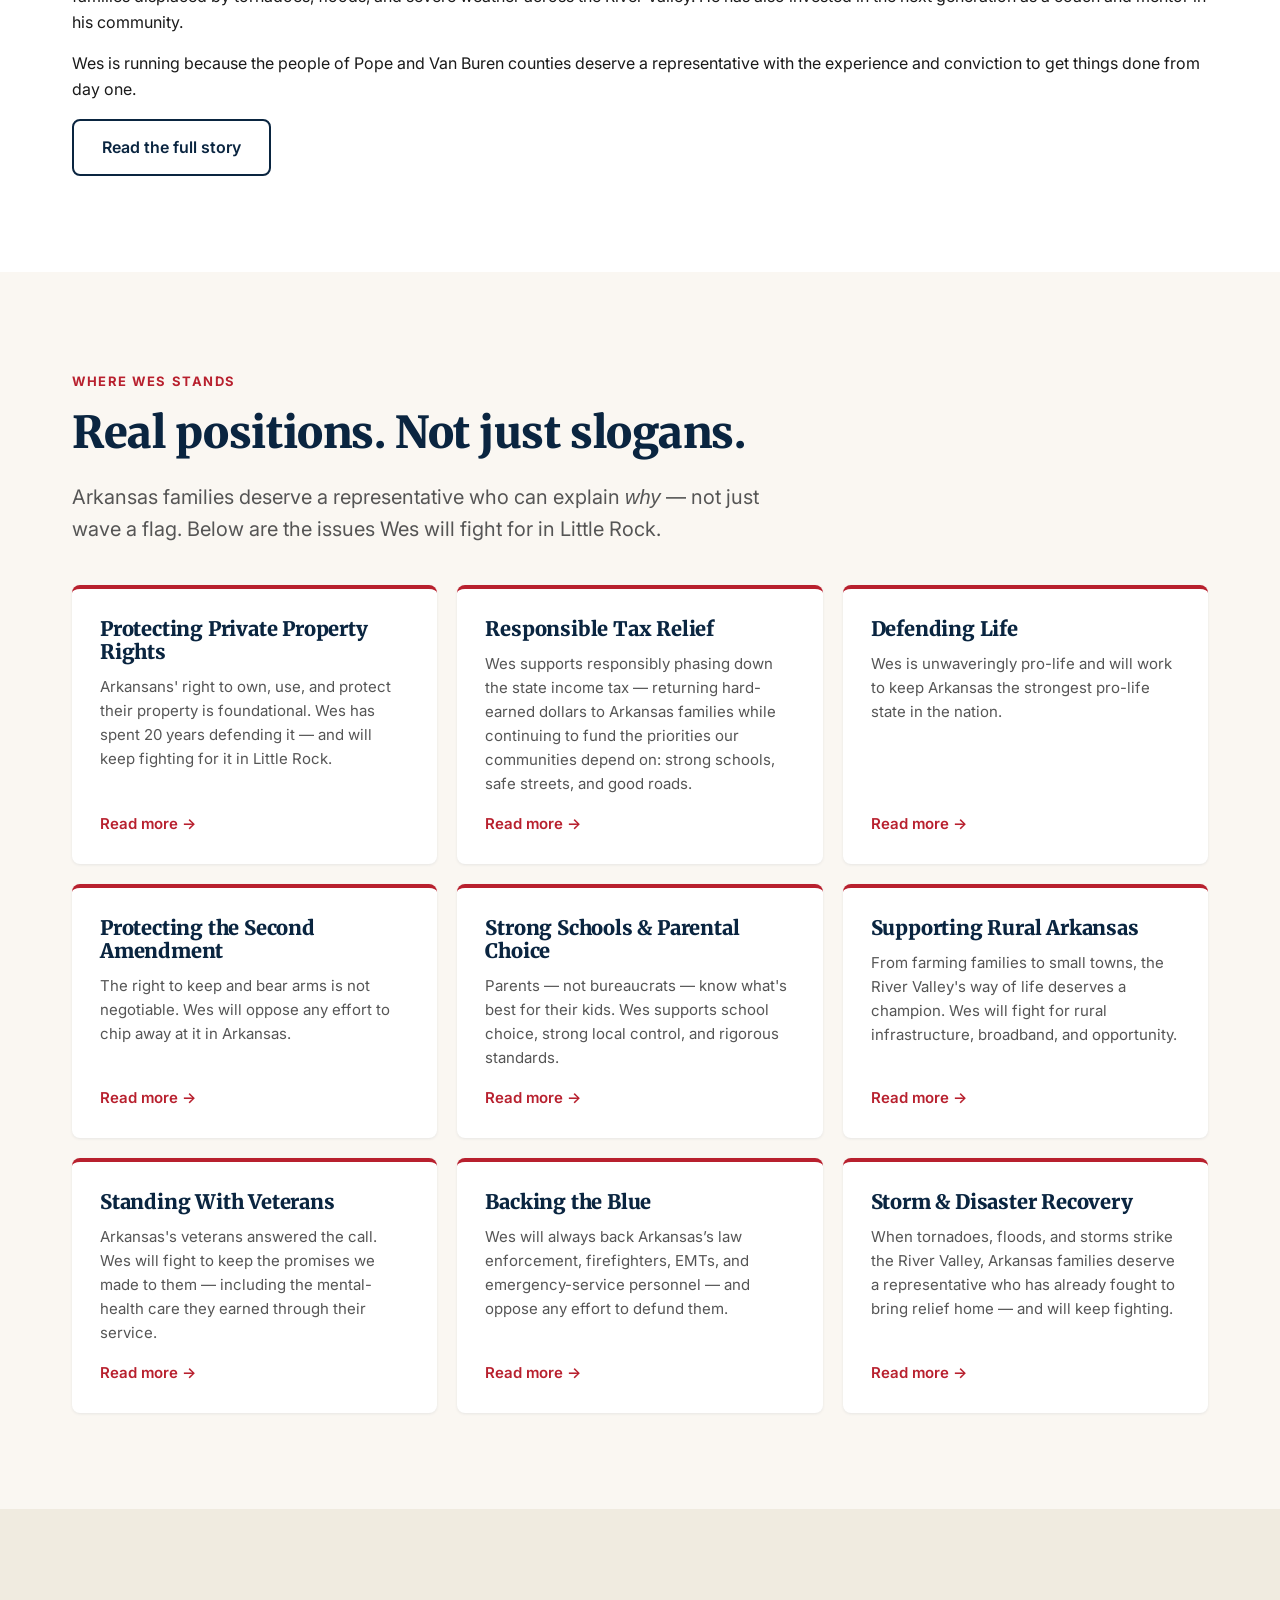
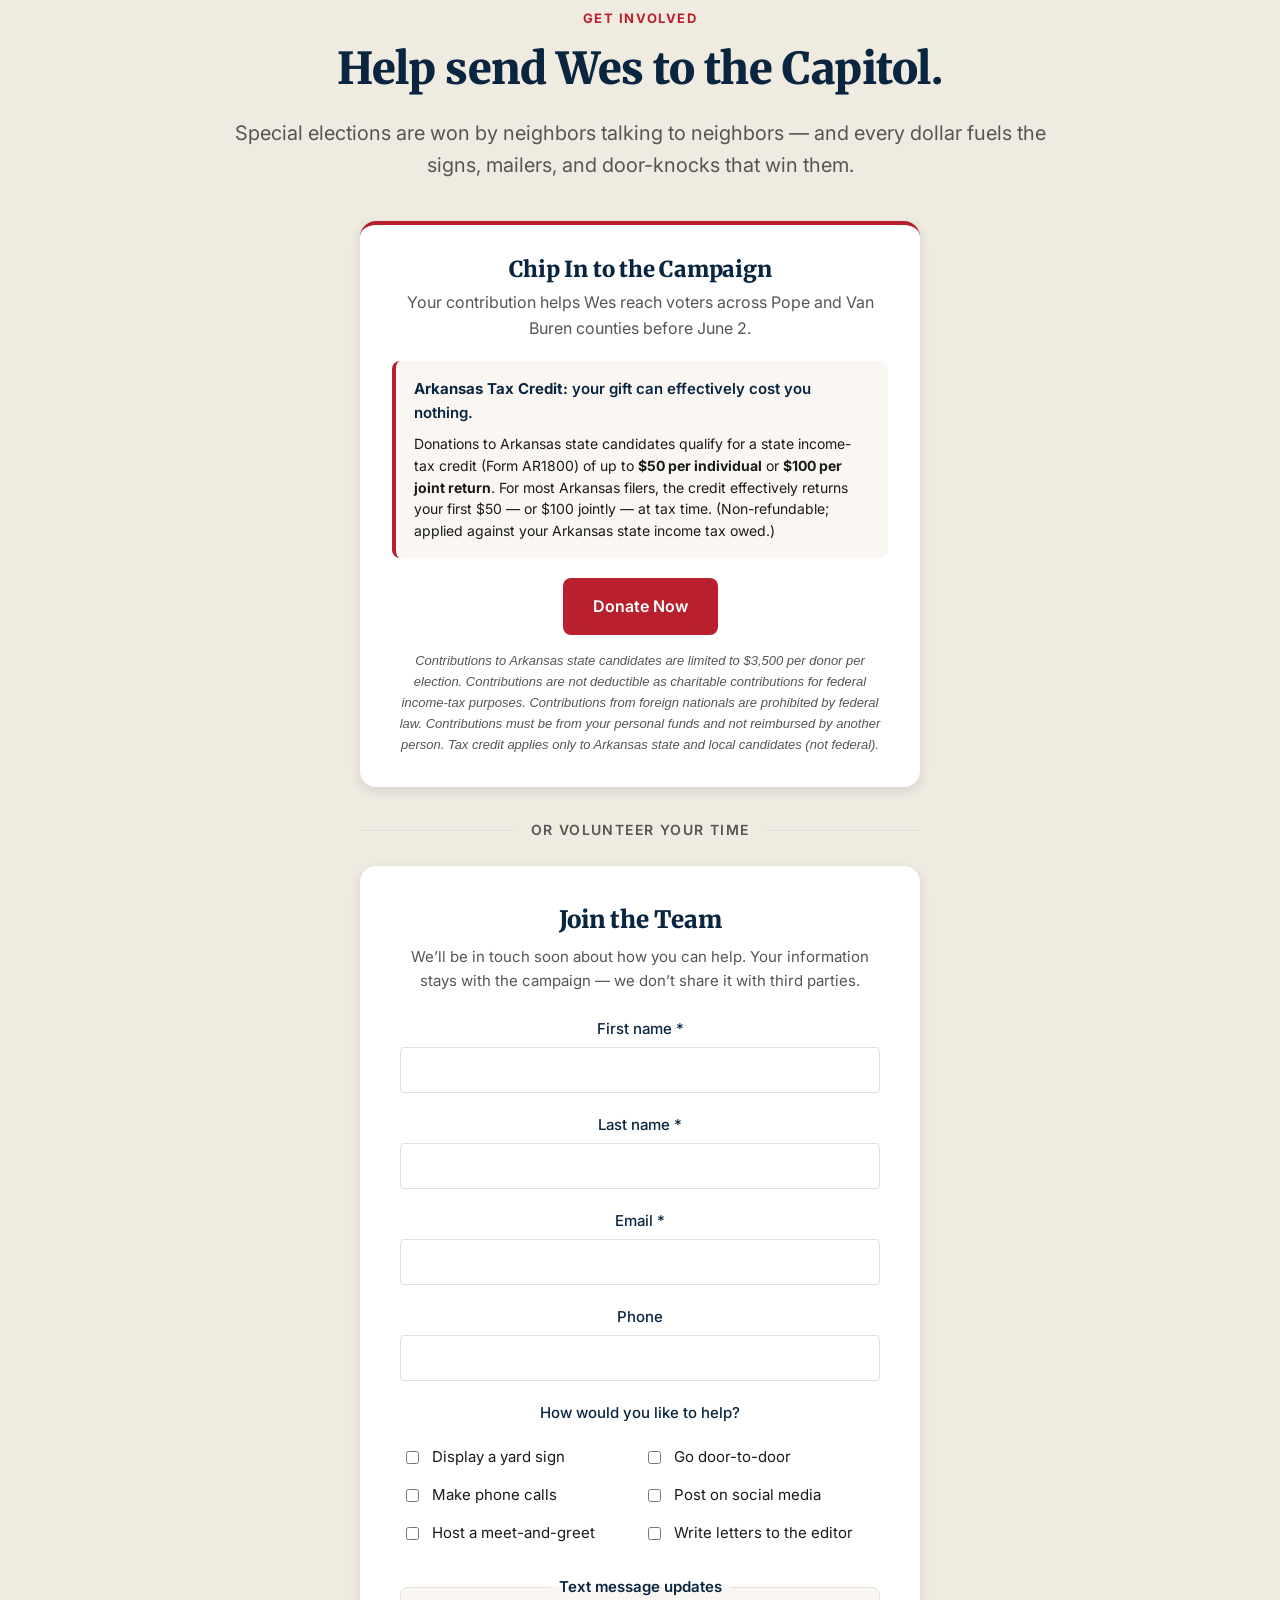
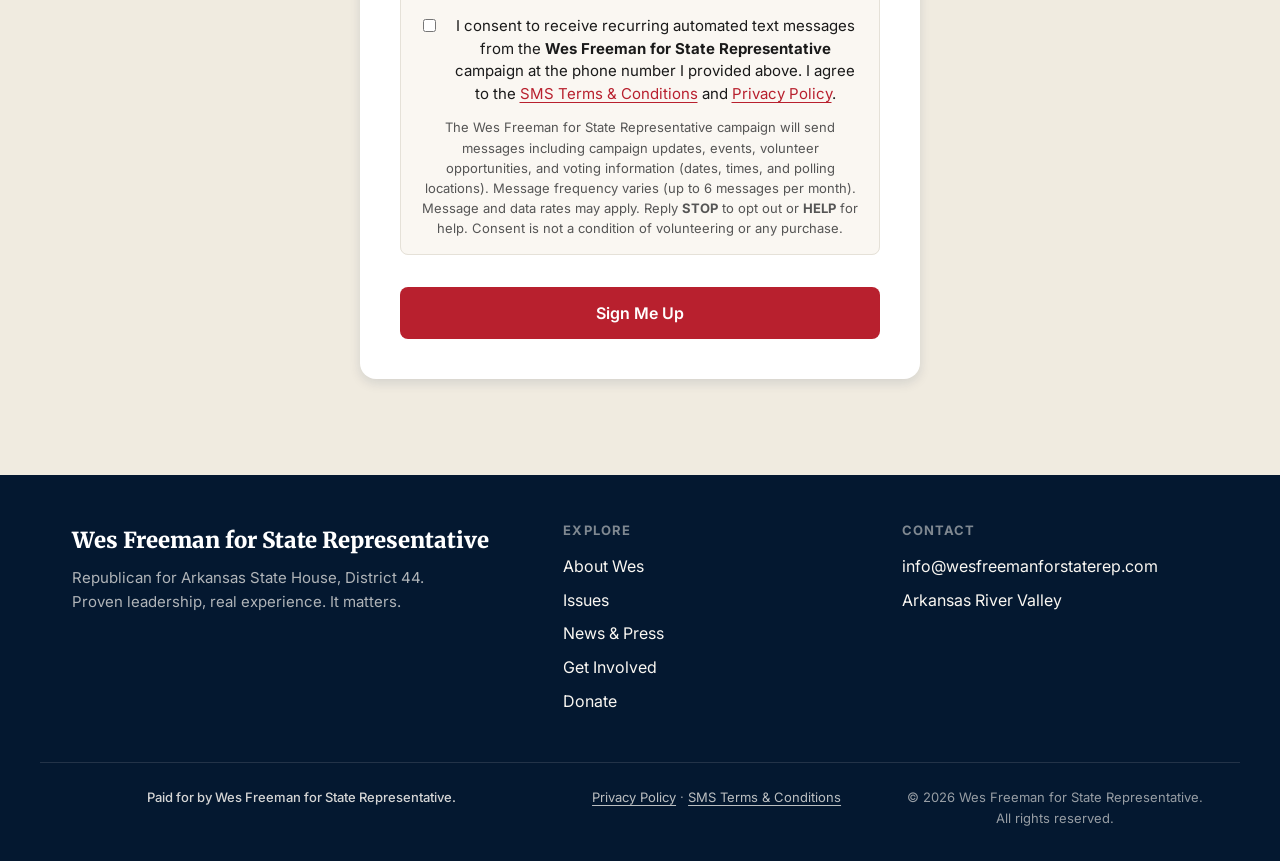
==== commit 5756ed83: "Polish SMS opt-in copy for carrier review Lead the opt-in fine print with explicit sender attributio" ====
--- a/index.html
+++ b/index.html
@@ -286,7 +286,7 @@
               <span>I consent to receive recurring automated text messages from the <strong>Wes Freeman for State Representative</strong> campaign at the phone number I provided above. I agree to the <a href="terms.html" target="_blank" rel="noopener">SMS Terms &amp; Conditions</a> and <a href="privacy.html" target="_blank" rel="noopener">Privacy Policy</a>.</span>
             </label>
             <p class="sms-fineprint">
-              Messages may include campaign updates, events, volunteer opportunities, and voting information (dates, times, and polling locations). Message frequency varies (up to ~6 messages per month). Message and data rates may apply. Reply <strong>STOP</strong> to opt out or <strong>HELP</strong> for help. Consent is not a condition of volunteering or any purchase.
+              The Wes Freeman for State Representative campaign will send messages including campaign updates, events, volunteer opportunities, and voting information (dates, times, and polling locations). Message frequency varies (up to 6 messages per month). Message and data rates may apply. Reply <strong>STOP</strong> to opt out or <strong>HELP</strong> for help. Consent is not a condition of volunteering or any purchase.
             </p>
           </fieldset>
 
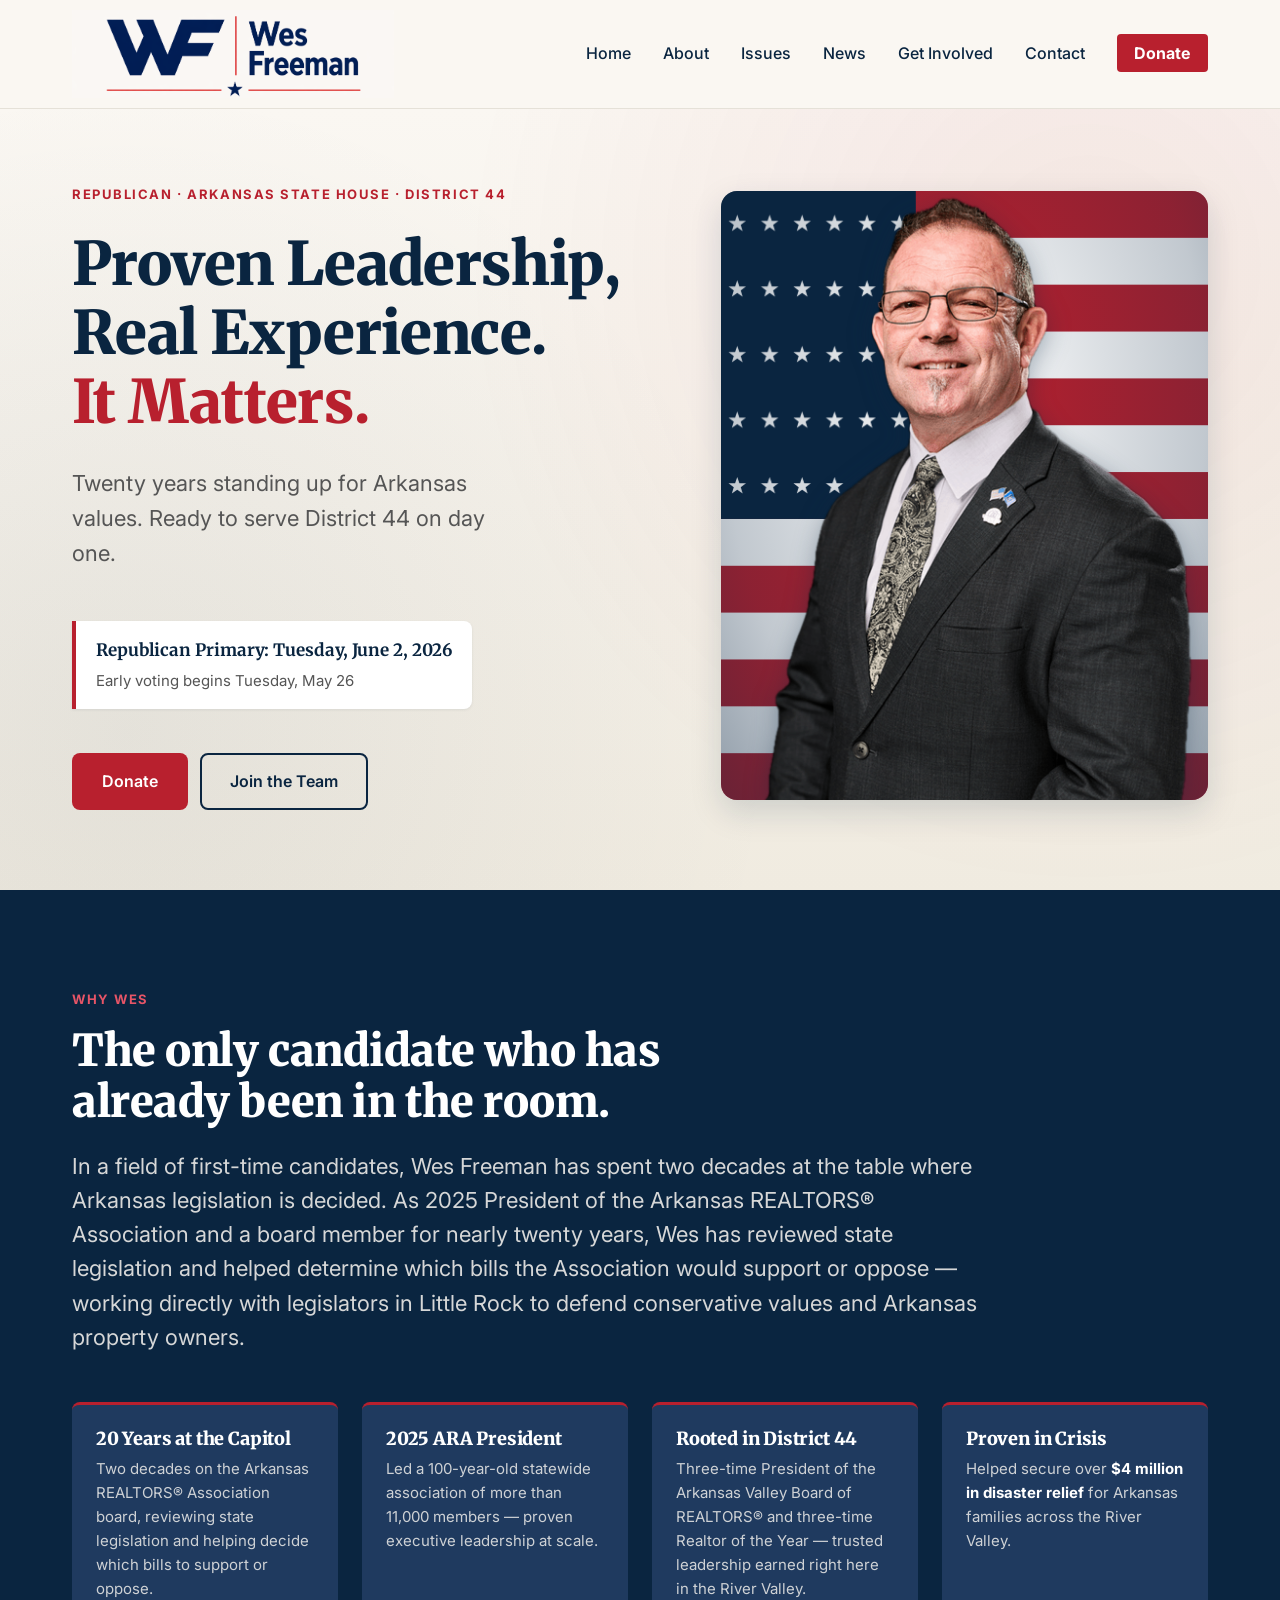
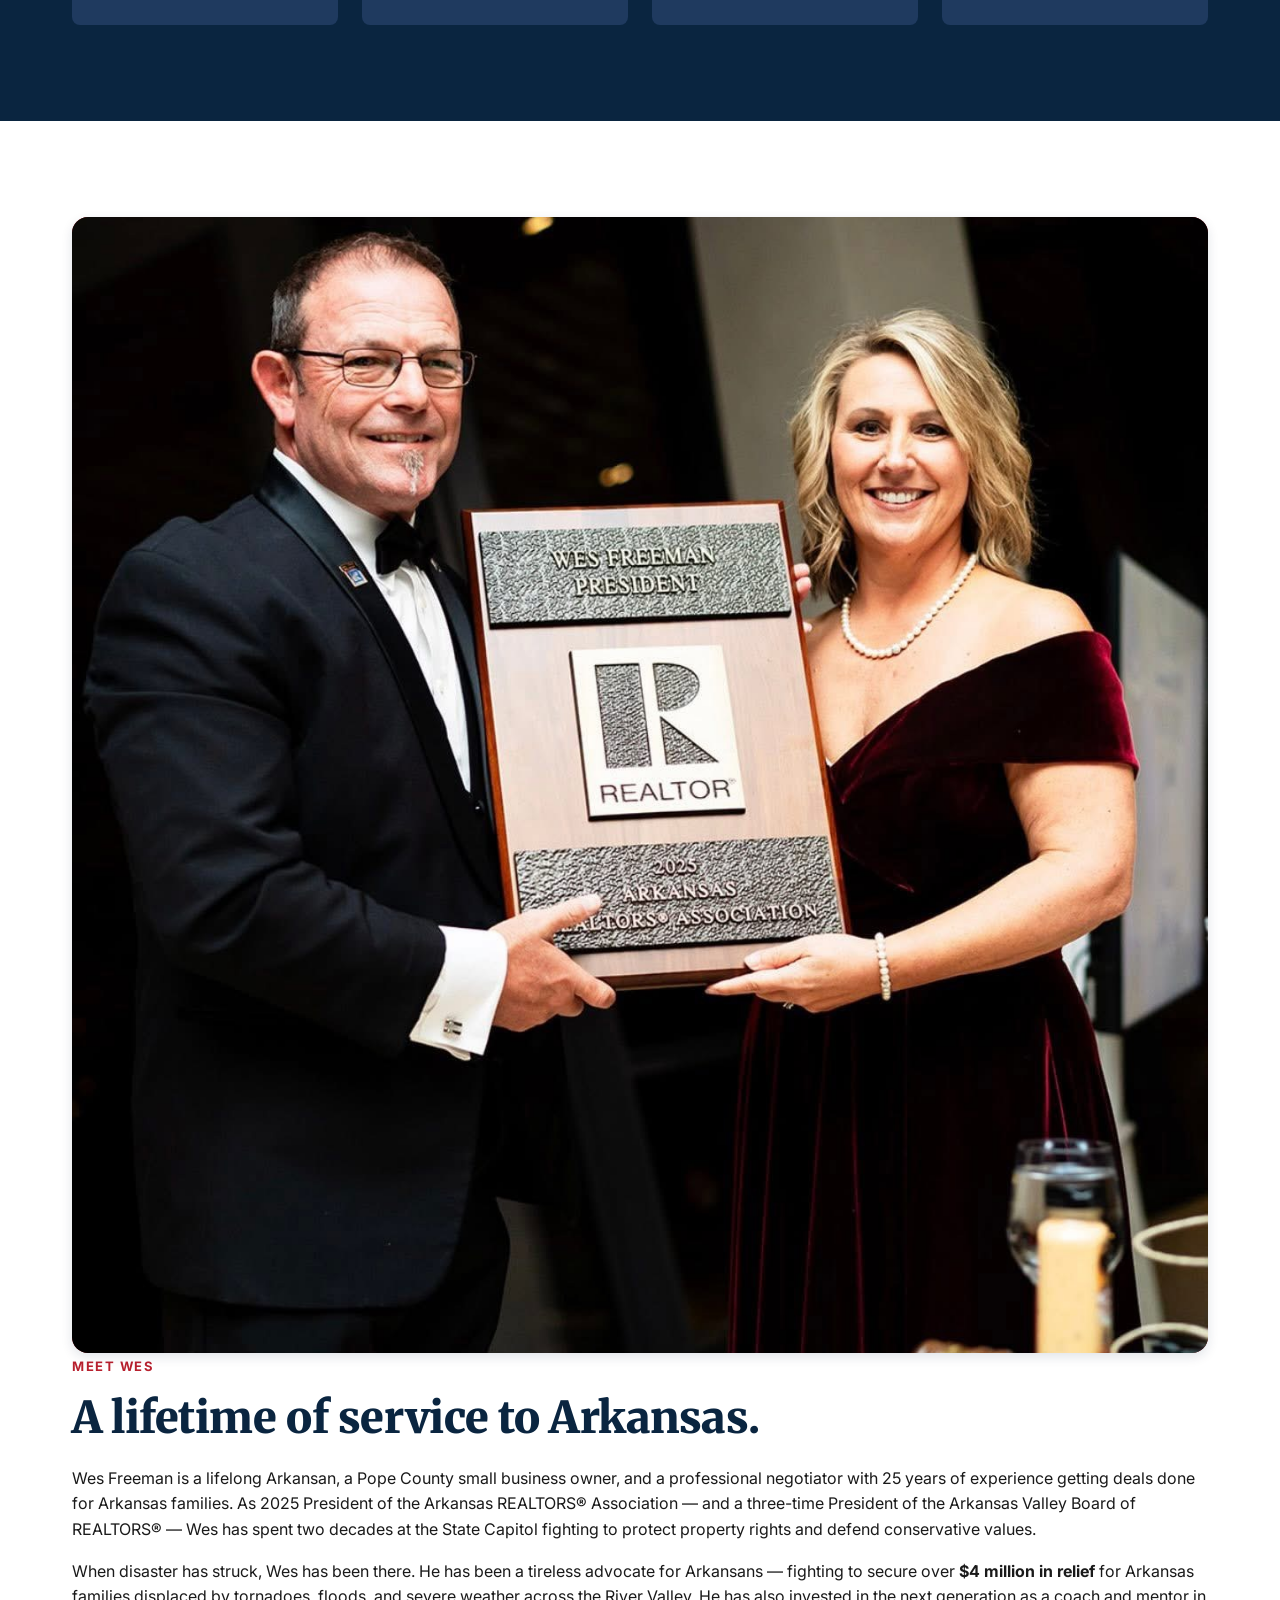
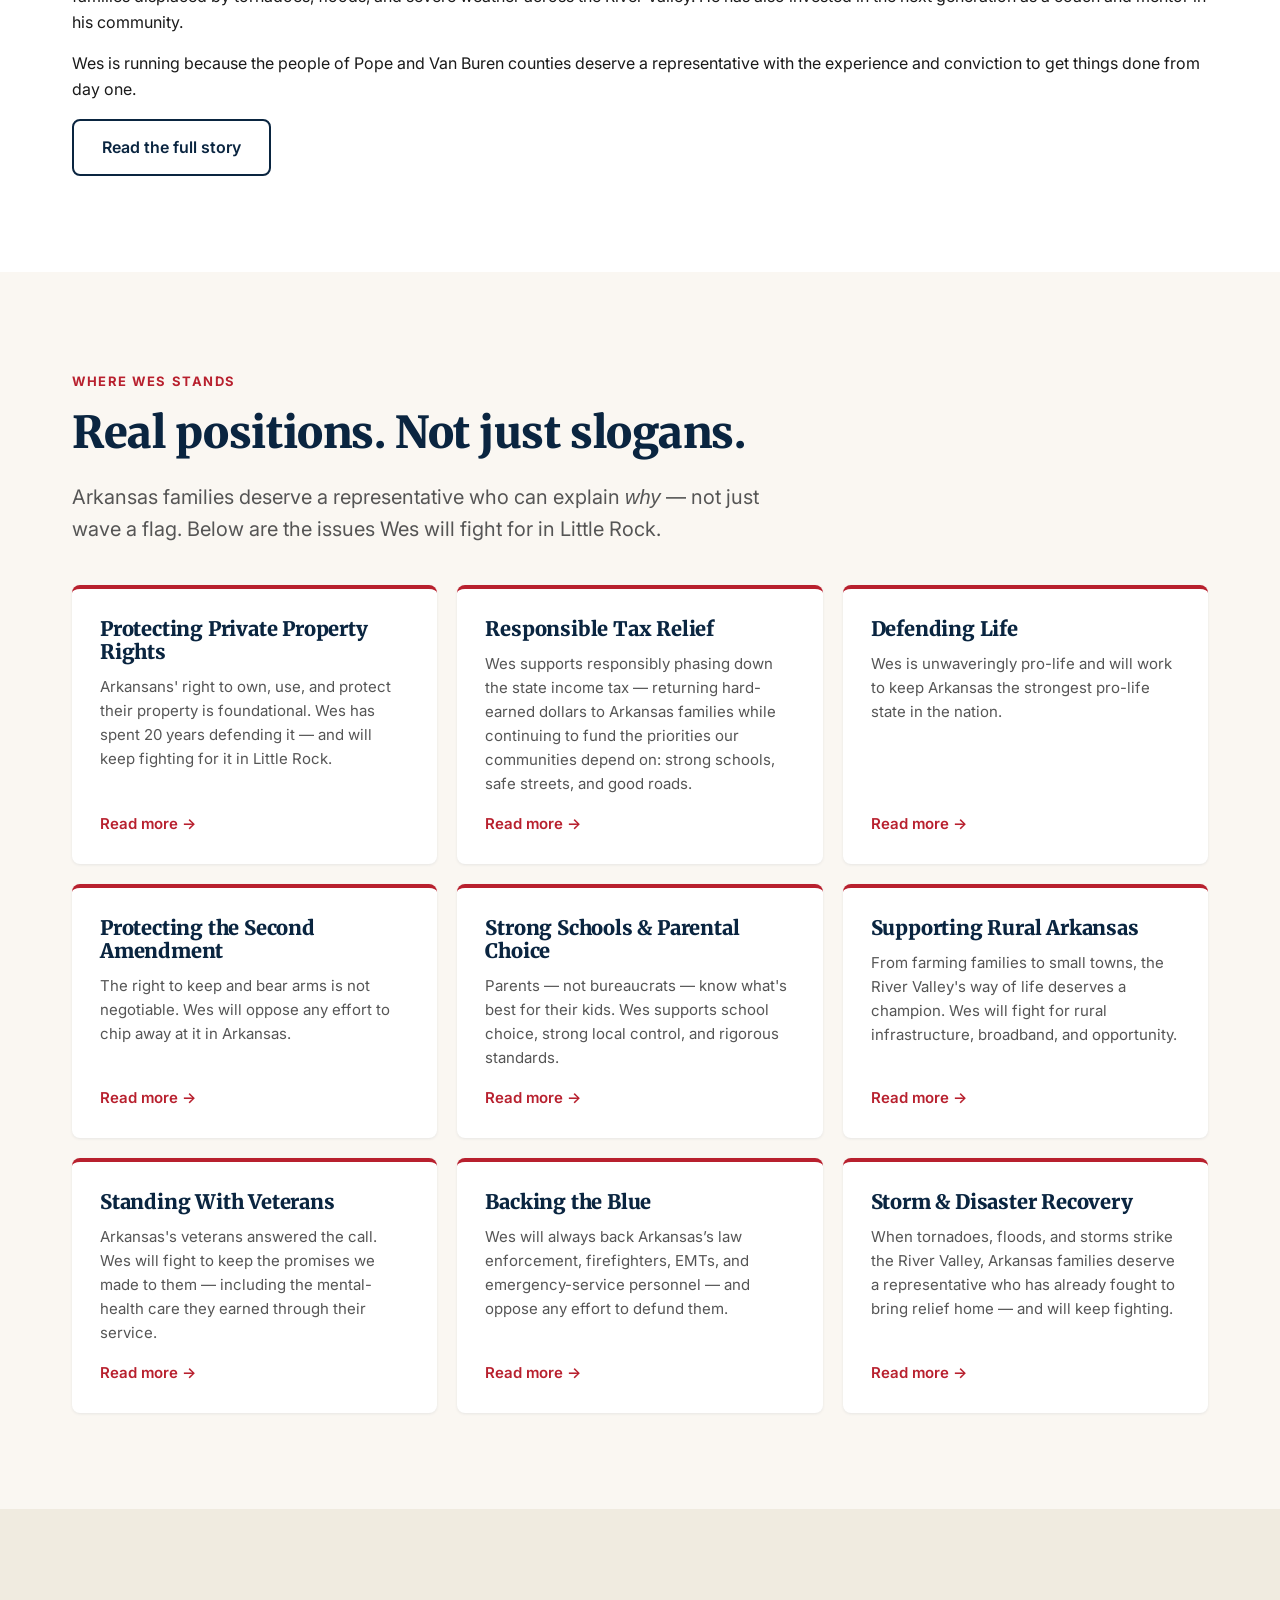
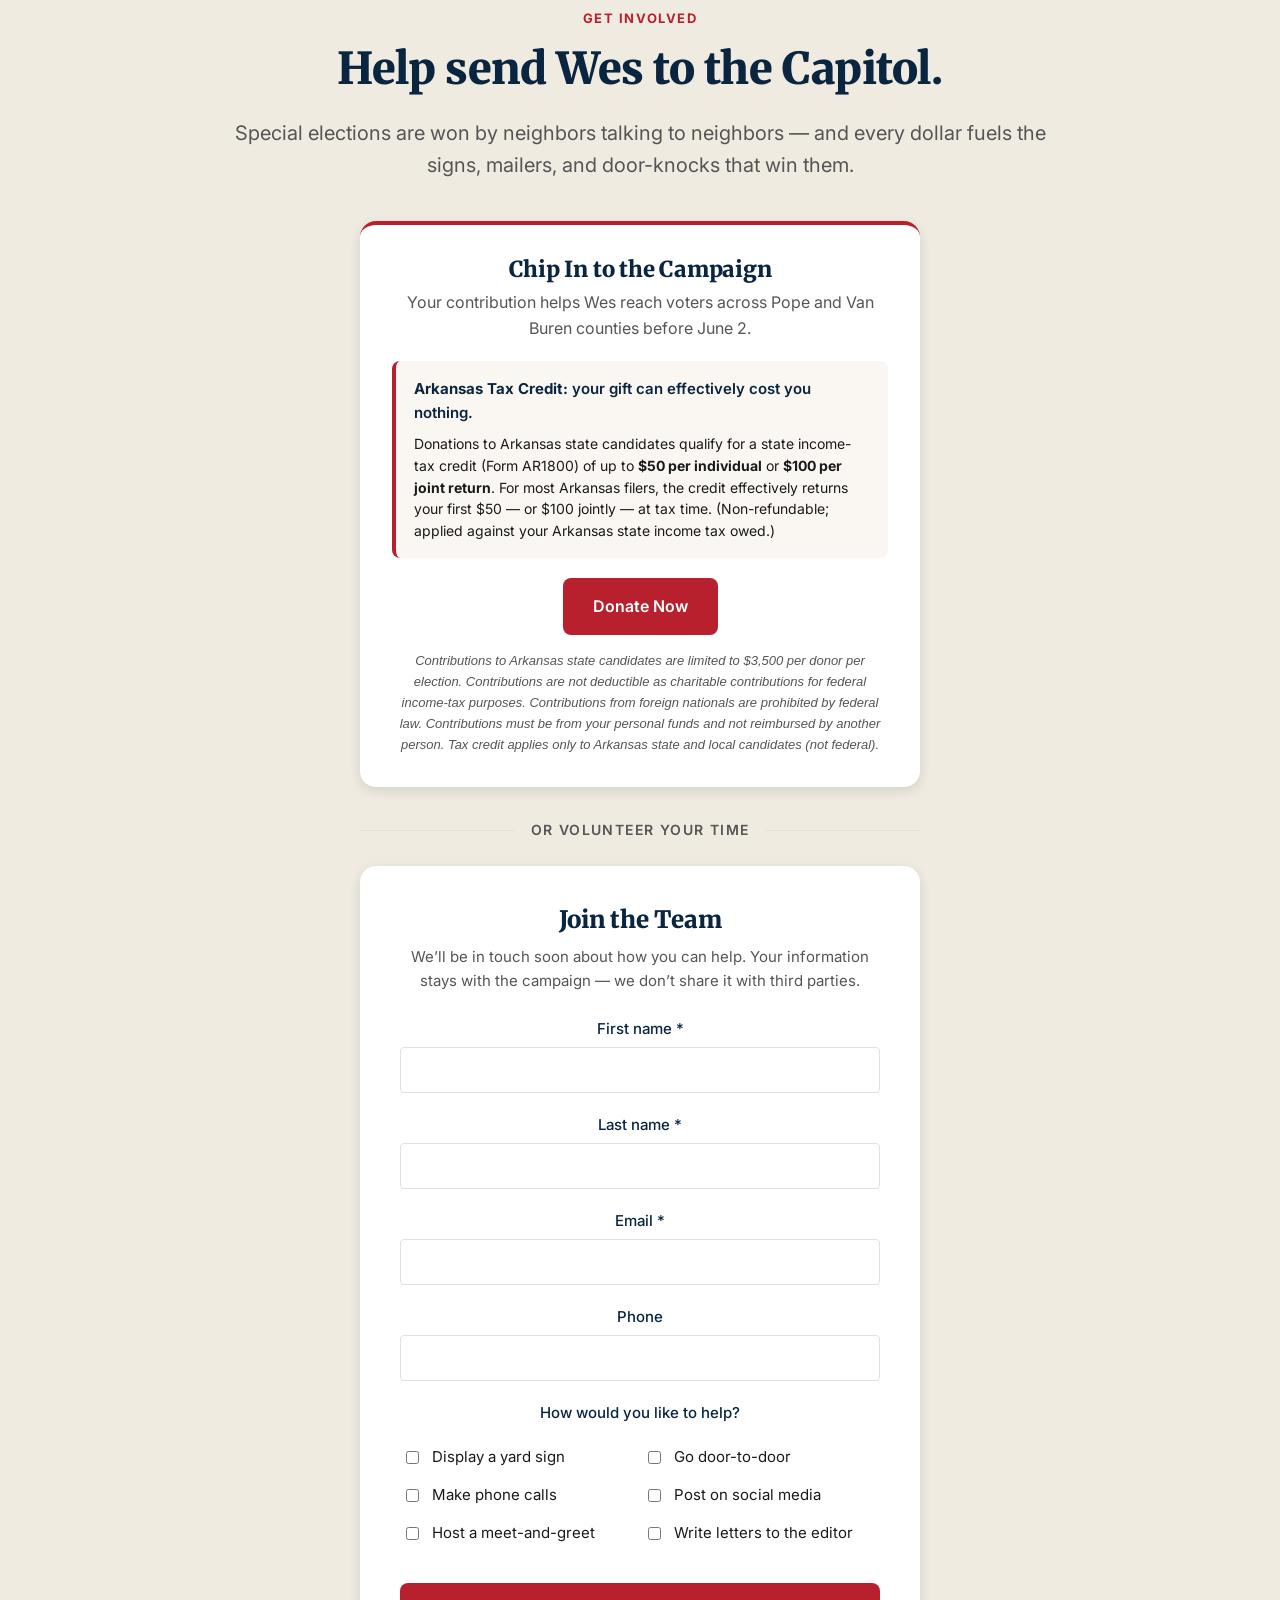
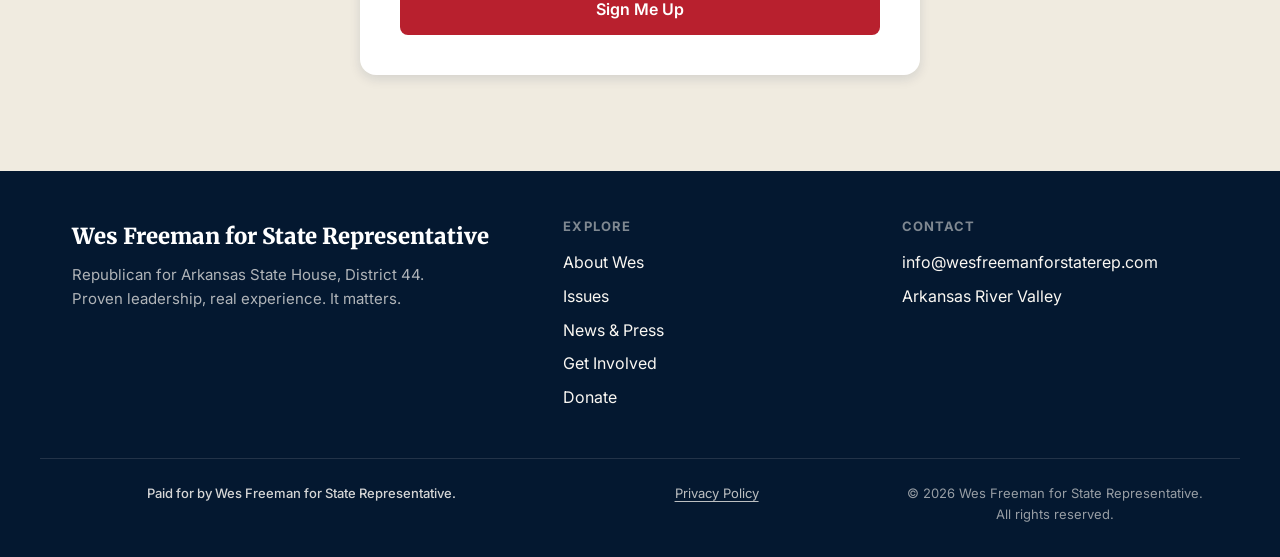
==== commit 9cfc7c01: "Strip SMS opt-in until texting system is live Removes the SMS consent checkbox + fine print from the" ====
--- a/index.html
+++ b/index.html
@@ -279,17 +279,6 @@
             </div>
           </fieldset>
 
-          <fieldset class="sms-optin">
-            <legend>Text message updates</legend>
-            <label class="sms-consent-check">
-              <input type="checkbox" name="sms_consent" value="I consent to receive recurring automated text messages from the Wes Freeman for State Representative campaign at the number provided.">
-              <span>I consent to receive recurring automated text messages from the <strong>Wes Freeman for State Representative</strong> campaign at the phone number I provided above. I agree to the <a href="terms.html" target="_blank" rel="noopener">SMS Terms &amp; Conditions</a> and <a href="privacy.html" target="_blank" rel="noopener">Privacy Policy</a>.</span>
-            </label>
-            <p class="sms-fineprint">
-              The Wes Freeman for State Representative campaign will send messages including campaign updates, events, volunteer opportunities, and voting information (dates, times, and polling locations). Message frequency varies (up to 6 messages per month). Message and data rates may apply. Reply <strong>STOP</strong> to opt out or <strong>HELP</strong> for help. Consent is not a condition of volunteering or any purchase.
-            </p>
-          </fieldset>
-
           <button type="submit" class="btn btn-primary">Sign Me Up</button>
         </form>
       </div>
@@ -328,7 +317,7 @@
     <div class="container footer-bottom">
       <!-- LEGAL: "Paid for by" is required by AR Code § 7-6-228 on printed materials; included here as best practice. CONFIRM COMMITTEE NAME before going live. -->
       <p class="disclaimer">Paid for by Wes Freeman for State Representative.</p>
-      <p class="footer-legal-links"><a href="privacy.html">Privacy Policy</a> &middot; <a href="terms.html">SMS Terms &amp; Conditions</a></p>
+      <p class="footer-legal-links"><a href="privacy.html">Privacy Policy</a></p>
       <p class="mb-0">&copy; 2026 Wes Freeman for State Representative. All rights reserved.</p>
     </div>
   </footer>
--- a/css/styles.css
+++ b/css/styles.css
@@ -736,41 +736,6 @@
   margin-top: 0.5rem;
 }
 
-/* SMS opt-in (TCPA / 10DLC carrier compliance) ------------------------ */
-.sms-optin {
-  border: 1px solid var(--color-rule);
-  border-radius: var(--radius-md);
-  padding: 1rem 1.125rem;
-  margin: 0 0 1.5rem;
-  background: var(--color-cream);
-}
-.sms-optin legend {
-  font-weight: 600;
-  color: var(--color-navy);
-  font-size: 0.9375rem;
-  padding: 0 0.5rem;
-}
-.sms-consent-check {
-  display: flex;
-  align-items: flex-start;
-  gap: 0.625rem;
-  font-weight: 400;
-  color: var(--color-ink);
-  cursor: pointer;
-  font-size: 0.9375rem;
-  line-height: 1.5;
-}
-.sms-consent-check input[type="checkbox"] {
-  margin-top: 0.2rem;
-  flex-shrink: 0;
-}
-.sms-fineprint {
-  font-size: 0.8125rem;
-  color: var(--color-ink-soft);
-  line-height: 1.55;
-  margin: 0.75rem 0 0;
-}
-
 /* News / Press list --------------------------------------------------- */
 .news-list {
   display: flex;
